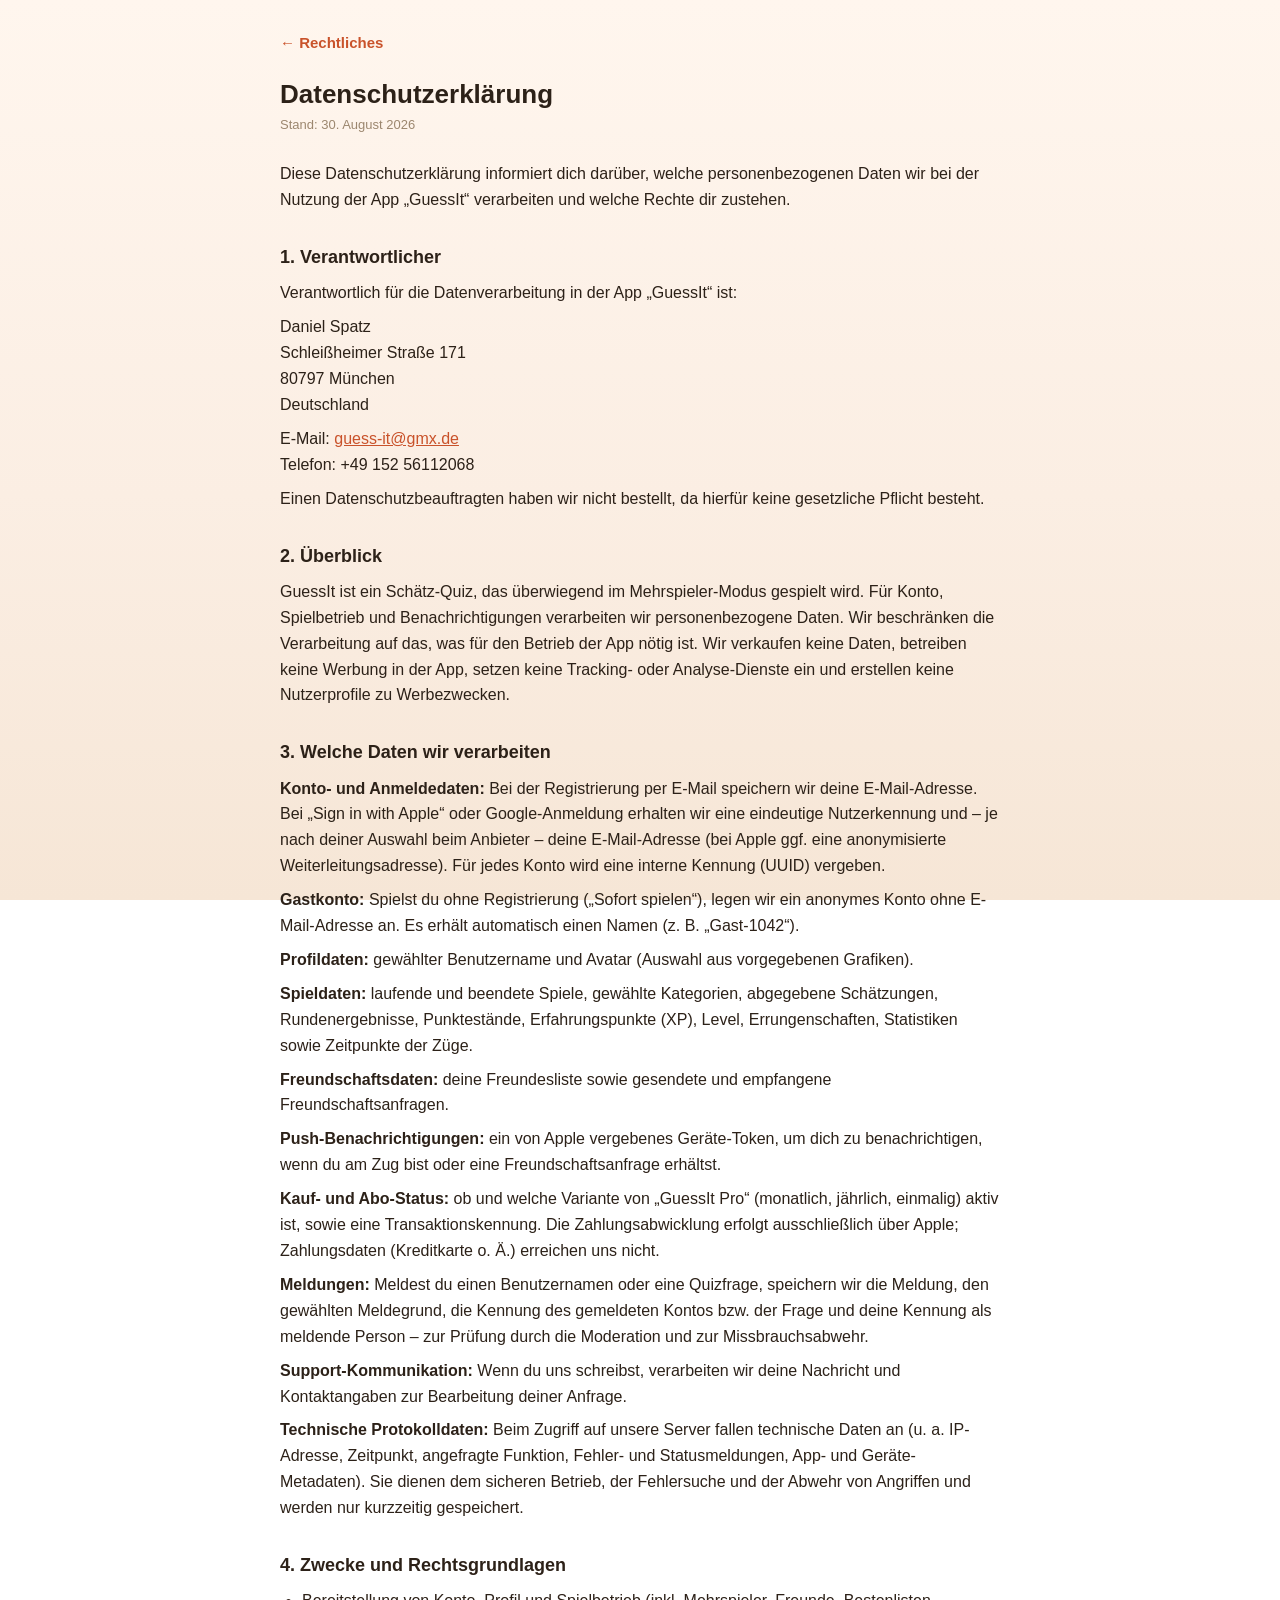
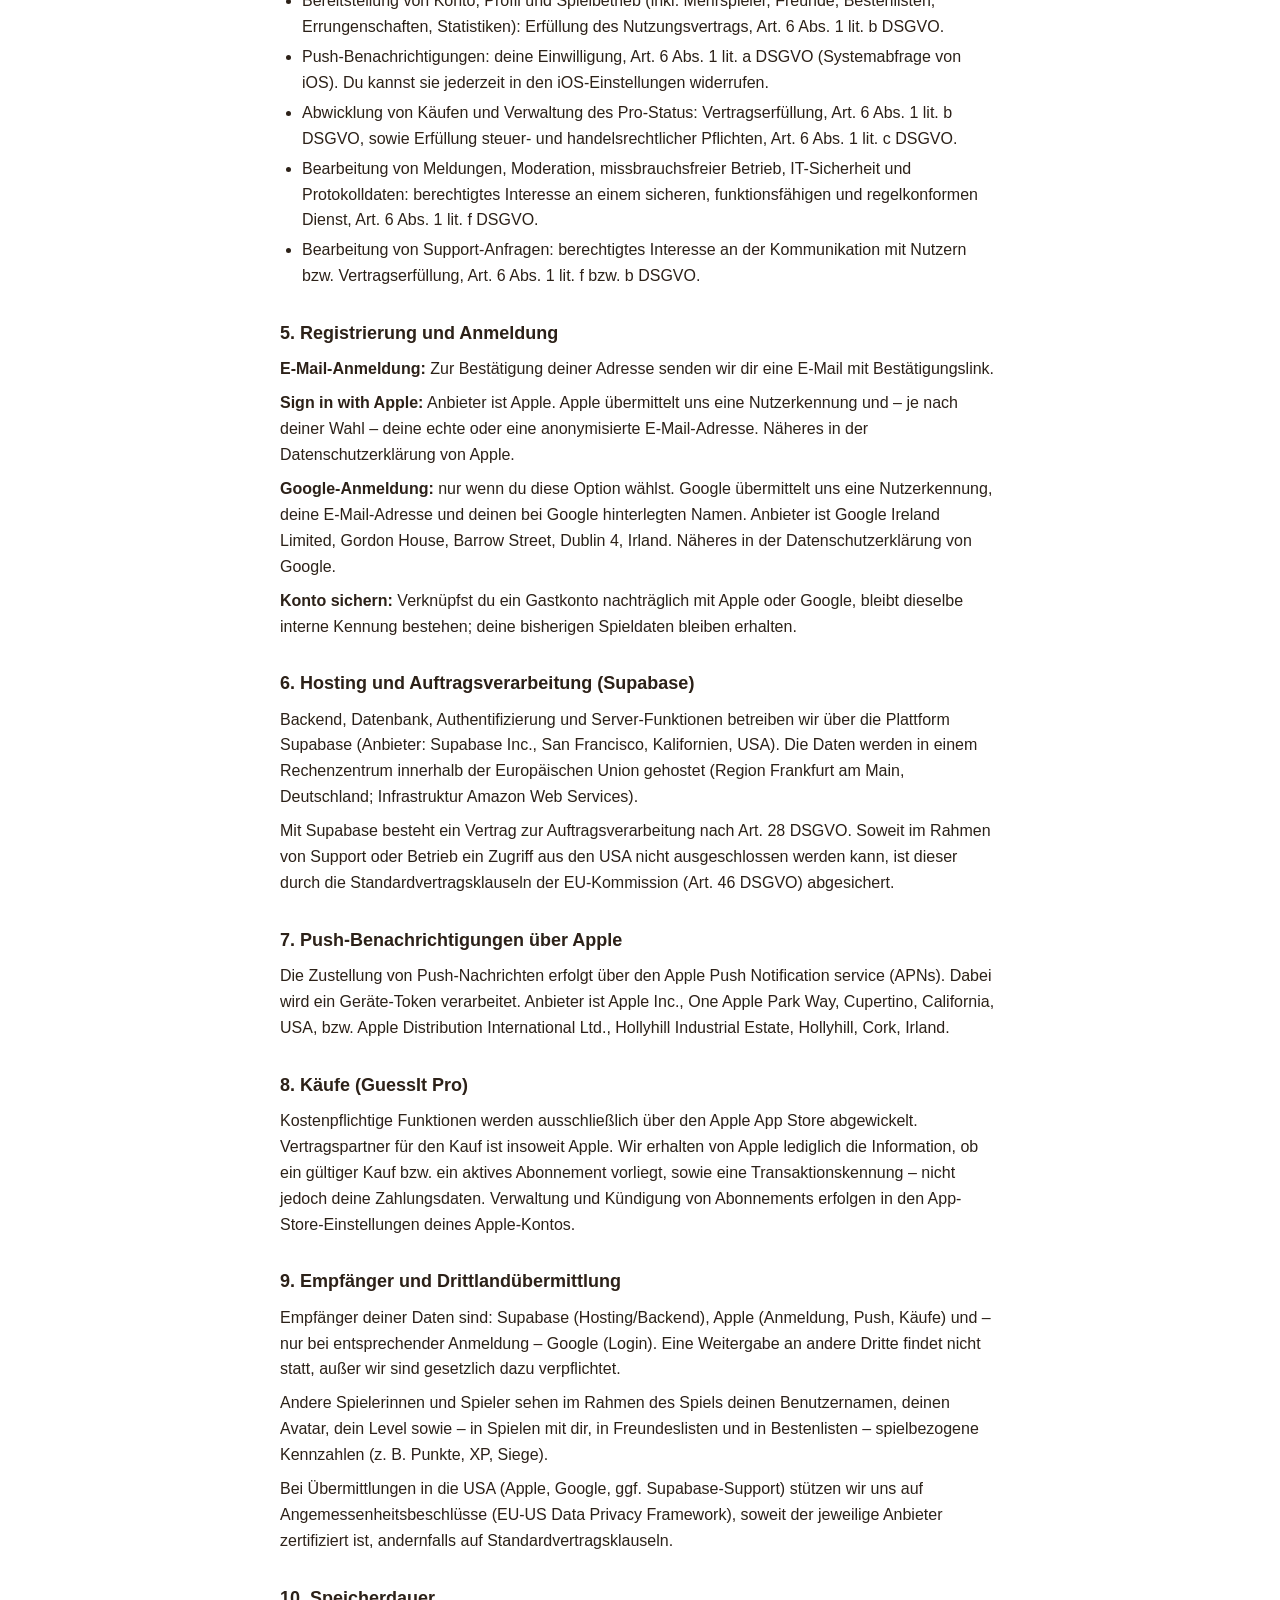
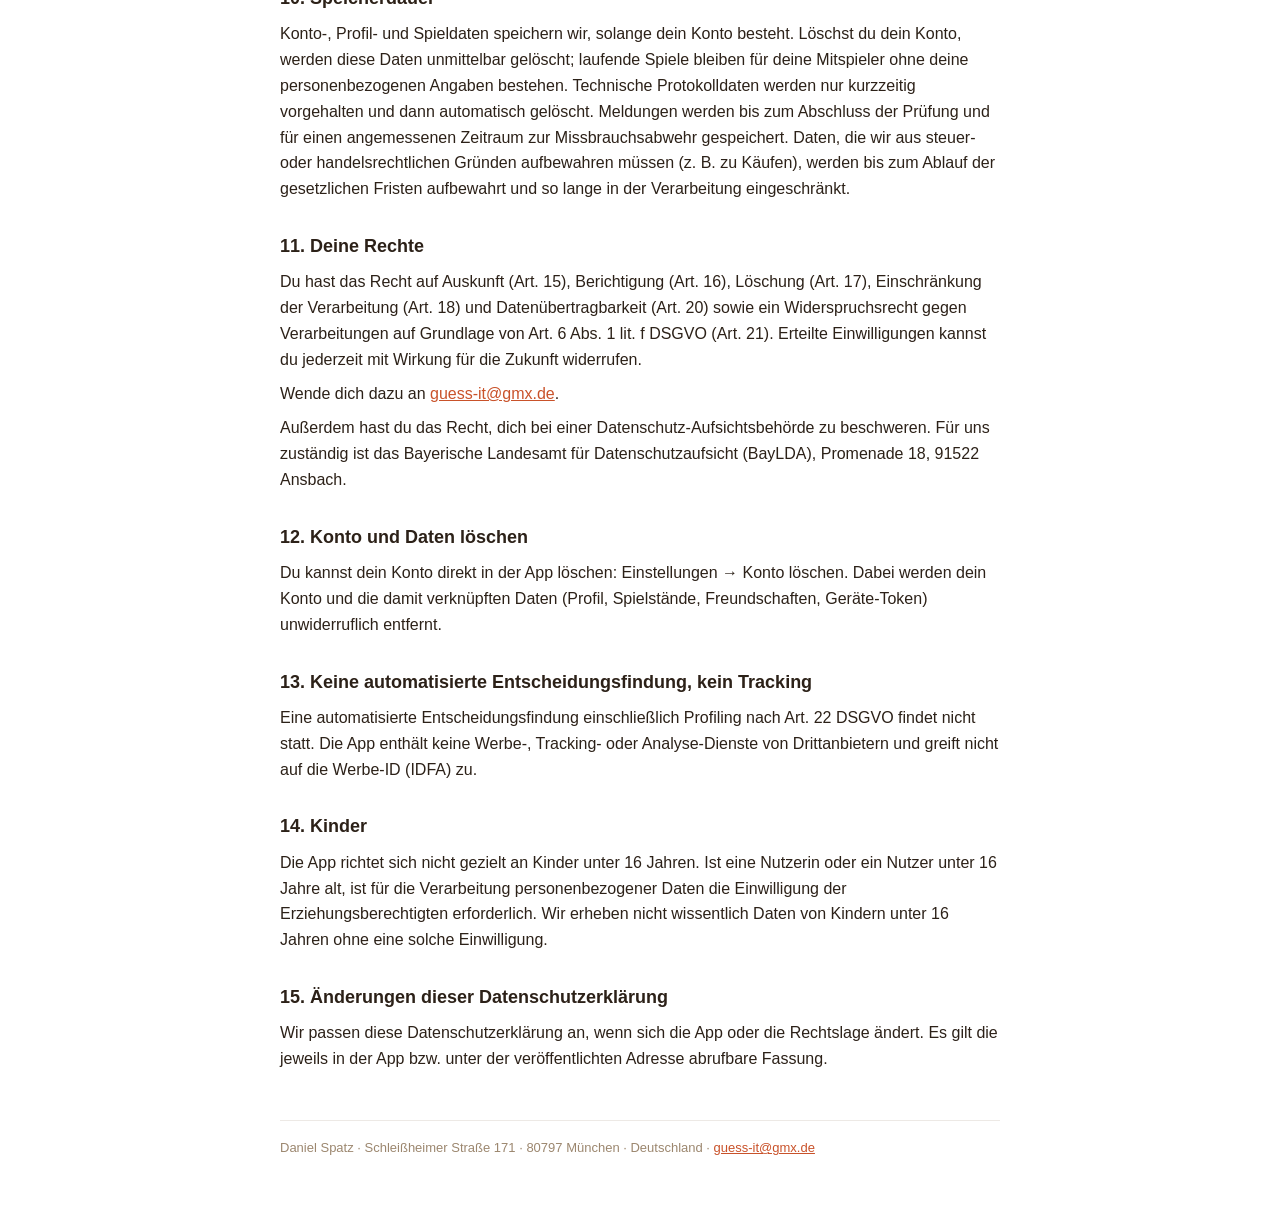
==== datenschutz.html @ 52495d41 "GuessIt Rechtstexte: Datenschutz, Nutzungsbedingungen, Impressum (Stand 30.08.2026)" ====
<!DOCTYPE html>
<html lang="de">
<head>
<meta charset="utf-8">
<meta name="viewport" content="width=device-width, initial-scale=1">
<meta name="robots" content="noindex">
<title>GuessIt – Datenschutzerklärung</title>
<link rel="stylesheet" href="style.css">
</head>
<body>
<div class="wrap">
  <header><a href="index.html">&larr; Rechtliches</a></header>

  <h1>Datenschutzerklärung</h1>
  <p class="updated">Stand: 30. August 2026</p>

  <p>Diese Datenschutzerklärung informiert dich darüber, welche personenbezogenen Daten wir
  bei der Nutzung der App „GuessIt“ verarbeiten und welche Rechte dir zustehen.</p>

  <h2>1. Verantwortlicher</h2>
  <p>Verantwortlich für die Datenverarbeitung in der App „GuessIt“ ist:</p>
  <p>
    Daniel Spatz<br>
    Schleißheimer Straße 171<br>
    80797 München<br>
    Deutschland
  </p>
  <p>
    E-Mail: <a href="mailto:guess-it@gmx.de">guess-it@gmx.de</a><br>
    Telefon: +49 152 56112068
  </p>
  <p>Einen Datenschutzbeauftragten haben wir nicht bestellt, da hierfür keine gesetzliche
  Pflicht besteht.</p>

  <h2>2. Überblick</h2>
  <p>GuessIt ist ein Schätz-Quiz, das überwiegend im Mehrspieler-Modus gespielt wird. Für
  Konto, Spielbetrieb und Benachrichtigungen verarbeiten wir personenbezogene Daten. Wir
  beschränken die Verarbeitung auf das, was für den Betrieb der App nötig ist. Wir verkaufen
  keine Daten, betreiben keine Werbung in der App, setzen keine Tracking- oder
  Analyse-Dienste ein und erstellen keine Nutzerprofile zu Werbezwecken.</p>

  <h2>3. Welche Daten wir verarbeiten</h2>
  <p><strong>Konto- und Anmeldedaten:</strong> Bei der Registrierung per E-Mail speichern wir
  deine E-Mail-Adresse. Bei „Sign in with Apple“ oder Google-Anmeldung erhalten wir eine
  eindeutige Nutzerkennung und – je nach deiner Auswahl beim Anbieter – deine E-Mail-Adresse
  (bei Apple ggf. eine anonymisierte Weiterleitungsadresse). Für jedes Konto wird eine
  interne Kennung (UUID) vergeben.</p>
  <p><strong>Gastkonto:</strong> Spielst du ohne Registrierung („Sofort spielen“), legen wir
  ein anonymes Konto ohne E-Mail-Adresse an. Es erhält automatisch einen Namen
  (z.&nbsp;B. „Gast-1042“).</p>
  <p><strong>Profildaten:</strong> gewählter Benutzername und Avatar (Auswahl aus vorgegebenen
  Grafiken).</p>
  <p><strong>Spieldaten:</strong> laufende und beendete Spiele, gewählte Kategorien,
  abgegebene Schätzungen, Rundenergebnisse, Punktestände, Erfahrungspunkte (XP), Level,
  Errungenschaften, Statistiken sowie Zeitpunkte der Züge.</p>
  <p><strong>Freundschaftsdaten:</strong> deine Freundesliste sowie gesendete und empfangene
  Freundschaftsanfragen.</p>
  <p><strong>Push-Benachrichtigungen:</strong> ein von Apple vergebenes Geräte-Token, um dich
  zu benachrichtigen, wenn du am Zug bist oder eine Freundschaftsanfrage erhältst.</p>
  <p><strong>Kauf- und Abo-Status:</strong> ob und welche Variante von „GuessIt Pro“
  (monatlich, jährlich, einmalig) aktiv ist, sowie eine Transaktionskennung. Die
  Zahlungsabwicklung erfolgt ausschließlich über Apple; Zahlungsdaten (Kreditkarte o.&nbsp;Ä.)
  erreichen uns nicht.</p>
  <p><strong>Meldungen:</strong> Meldest du einen Benutzernamen oder eine Quizfrage, speichern
  wir die Meldung, den gewählten Meldegrund, die Kennung des gemeldeten Kontos bzw. der Frage
  und deine Kennung als meldende Person – zur Prüfung durch die Moderation und zur
  Missbrauchsabwehr.</p>
  <p><strong>Support-Kommunikation:</strong> Wenn du uns schreibst, verarbeiten wir deine
  Nachricht und Kontaktangaben zur Bearbeitung deiner Anfrage.</p>
  <p><strong>Technische Protokolldaten:</strong> Beim Zugriff auf unsere Server fallen
  technische Daten an (u.&nbsp;a. IP-Adresse, Zeitpunkt, angefragte Funktion, Fehler- und
  Statusmeldungen, App- und Geräte-Metadaten). Sie dienen dem sicheren Betrieb, der
  Fehlersuche und der Abwehr von Angriffen und werden nur kurzzeitig gespeichert.</p>

  <h2>4. Zwecke und Rechtsgrundlagen</h2>
  <ul>
    <li>Bereitstellung von Konto, Profil und Spielbetrieb (inkl. Mehrspieler, Freunde,
    Bestenlisten, Errungenschaften, Statistiken): Erfüllung des Nutzungsvertrags,
    Art.&nbsp;6 Abs.&nbsp;1 lit.&nbsp;b DSGVO.</li>
    <li>Push-Benachrichtigungen: deine Einwilligung, Art.&nbsp;6 Abs.&nbsp;1 lit.&nbsp;a DSGVO
    (Systemabfrage von iOS). Du kannst sie jederzeit in den iOS-Einstellungen widerrufen.</li>
    <li>Abwicklung von Käufen und Verwaltung des Pro-Status: Vertragserfüllung,
    Art.&nbsp;6 Abs.&nbsp;1 lit.&nbsp;b DSGVO, sowie Erfüllung steuer- und handelsrechtlicher
    Pflichten, Art.&nbsp;6 Abs.&nbsp;1 lit.&nbsp;c DSGVO.</li>
    <li>Bearbeitung von Meldungen, Moderation, missbrauchsfreier Betrieb, IT-Sicherheit und
    Protokolldaten: berechtigtes Interesse an einem sicheren, funktionsfähigen und
    regelkonformen Dienst, Art.&nbsp;6 Abs.&nbsp;1 lit.&nbsp;f DSGVO.</li>
    <li>Bearbeitung von Support-Anfragen: berechtigtes Interesse an der Kommunikation mit
    Nutzern bzw. Vertragserfüllung, Art.&nbsp;6 Abs.&nbsp;1 lit.&nbsp;f bzw. b DSGVO.</li>
  </ul>

  <h2>5. Registrierung und Anmeldung</h2>
  <p><strong>E-Mail-Anmeldung:</strong> Zur Bestätigung deiner Adresse senden wir dir eine
  E-Mail mit Bestätigungslink.</p>
  <p><strong>Sign in with Apple:</strong> Anbieter ist Apple. Apple übermittelt uns eine
  Nutzerkennung und – je nach deiner Wahl – deine echte oder eine anonymisierte
  E-Mail-Adresse. Näheres in der Datenschutzerklärung von Apple.</p>
  <p><strong>Google-Anmeldung:</strong> nur wenn du diese Option wählst. Google übermittelt
  uns eine Nutzerkennung, deine E-Mail-Adresse und deinen bei Google hinterlegten Namen.
  Anbieter ist Google Ireland Limited, Gordon House, Barrow Street, Dublin 4, Irland. Näheres
  in der Datenschutzerklärung von Google.</p>
  <p><strong>Konto sichern:</strong> Verknüpfst du ein Gastkonto nachträglich mit Apple oder
  Google, bleibt dieselbe interne Kennung bestehen; deine bisherigen Spieldaten bleiben
  erhalten.</p>

  <h2>6. Hosting und Auftragsverarbeitung (Supabase)</h2>
  <p>Backend, Datenbank, Authentifizierung und Server-Funktionen betreiben wir über die
  Plattform Supabase (Anbieter: Supabase Inc., San Francisco, Kalifornien, USA). Die Daten
  werden in einem Rechenzentrum innerhalb der Europäischen Union gehostet (Region Frankfurt
  am Main, Deutschland; Infrastruktur Amazon Web Services).</p>
  <p>Mit Supabase besteht ein Vertrag zur Auftragsverarbeitung nach Art.&nbsp;28 DSGVO. Soweit
  im Rahmen von Support oder Betrieb ein Zugriff aus den USA nicht ausgeschlossen werden
  kann, ist dieser durch die Standardvertragsklauseln der EU-Kommission (Art.&nbsp;46 DSGVO)
  abgesichert.</p>

  <h2>7. Push-Benachrichtigungen über Apple</h2>
  <p>Die Zustellung von Push-Nachrichten erfolgt über den Apple Push Notification service
  (APNs). Dabei wird ein Geräte-Token verarbeitet. Anbieter ist Apple Inc., One Apple Park
  Way, Cupertino, California, USA, bzw. Apple Distribution International Ltd., Hollyhill
  Industrial Estate, Hollyhill, Cork, Irland.</p>

  <h2>8. Käufe (GuessIt Pro)</h2>
  <p>Kostenpflichtige Funktionen werden ausschließlich über den Apple App Store abgewickelt.
  Vertragspartner für den Kauf ist insoweit Apple. Wir erhalten von Apple lediglich die
  Information, ob ein gültiger Kauf bzw. ein aktives Abonnement vorliegt, sowie eine
  Transaktionskennung – nicht jedoch deine Zahlungsdaten. Verwaltung und Kündigung von
  Abonnements erfolgen in den App-Store-Einstellungen deines Apple-Kontos.</p>

  <h2>9. Empfänger und Drittlandübermittlung</h2>
  <p>Empfänger deiner Daten sind: Supabase (Hosting/Backend), Apple (Anmeldung, Push, Käufe)
  und – nur bei entsprechender Anmeldung – Google (Login). Eine Weitergabe an andere Dritte
  findet nicht statt, außer wir sind gesetzlich dazu verpflichtet.</p>
  <p>Andere Spielerinnen und Spieler sehen im Rahmen des Spiels deinen Benutzernamen, deinen
  Avatar, dein Level sowie – in Spielen mit dir, in Freundeslisten und in Bestenlisten –
  spielbezogene Kennzahlen (z.&nbsp;B. Punkte, XP, Siege).</p>
  <p>Bei Übermittlungen in die USA (Apple, Google, ggf. Supabase-Support) stützen wir uns auf
  Angemessenheitsbeschlüsse (EU-US Data Privacy Framework), soweit der jeweilige Anbieter
  zertifiziert ist, andernfalls auf Standardvertragsklauseln.</p>

  <h2>10. Speicherdauer</h2>
  <p>Konto-, Profil- und Spieldaten speichern wir, solange dein Konto besteht. Löschst du dein
  Konto, werden diese Daten unmittelbar gelöscht; laufende Spiele bleiben für deine Mitspieler
  ohne deine personenbezogenen Angaben bestehen. Technische Protokolldaten werden nur
  kurzzeitig vorgehalten und dann automatisch gelöscht. Meldungen werden bis zum Abschluss
  der Prüfung und für einen angemessenen Zeitraum zur Missbrauchsabwehr gespeichert. Daten,
  die wir aus steuer- oder handelsrechtlichen Gründen aufbewahren müssen (z.&nbsp;B. zu
  Käufen), werden bis zum Ablauf der gesetzlichen Fristen aufbewahrt und so lange in der
  Verarbeitung eingeschränkt.</p>

  <h2>11. Deine Rechte</h2>
  <p>Du hast das Recht auf Auskunft (Art.&nbsp;15), Berichtigung (Art.&nbsp;16), Löschung
  (Art.&nbsp;17), Einschränkung der Verarbeitung (Art.&nbsp;18) und Datenübertragbarkeit
  (Art.&nbsp;20) sowie ein Widerspruchsrecht gegen Verarbeitungen auf Grundlage von
  Art.&nbsp;6 Abs.&nbsp;1 lit.&nbsp;f DSGVO (Art.&nbsp;21). Erteilte Einwilligungen kannst du
  jederzeit mit Wirkung für die Zukunft widerrufen.</p>
  <p>Wende dich dazu an <a href="mailto:guess-it@gmx.de">guess-it@gmx.de</a>.</p>
  <p>Außerdem hast du das Recht, dich bei einer Datenschutz-Aufsichtsbehörde zu beschweren.
  Für uns zuständig ist das Bayerische Landesamt für Datenschutzaufsicht (BayLDA),
  Promenade 18, 91522 Ansbach.</p>

  <h2>12. Konto und Daten löschen</h2>
  <p>Du kannst dein Konto direkt in der App löschen: Einstellungen &rarr; Konto löschen. Dabei
  werden dein Konto und die damit verknüpften Daten (Profil, Spielstände, Freundschaften,
  Geräte-Token) unwiderruflich entfernt.</p>

  <h2>13. Keine automatisierte Entscheidungsfindung, kein Tracking</h2>
  <p>Eine automatisierte Entscheidungsfindung einschließlich Profiling nach Art.&nbsp;22 DSGVO
  findet nicht statt. Die App enthält keine Werbe-, Tracking- oder Analyse-Dienste von
  Drittanbietern und greift nicht auf die Werbe-ID (IDFA) zu.</p>

  <h2>14. Kinder</h2>
  <p>Die App richtet sich nicht gezielt an Kinder unter 16 Jahren. Ist eine Nutzerin oder ein
  Nutzer unter 16 Jahre alt, ist für die Verarbeitung personenbezogener Daten die
  Einwilligung der Erziehungsberechtigten erforderlich. Wir erheben nicht wissentlich Daten
  von Kindern unter 16 Jahren ohne eine solche Einwilligung.</p>

  <h2>15. Änderungen dieser Datenschutzerklärung</h2>
  <p>Wir passen diese Datenschutzerklärung an, wenn sich die App oder die Rechtslage ändert.
  Es gilt die jeweils in der App bzw. unter der veröffentlichten Adresse abrufbare Fassung.</p>

  <footer>
    Daniel Spatz · Schleißheimer Straße 171 · 80797 München · Deutschland ·
    <a href="mailto:guess-it@gmx.de">guess-it@gmx.de</a>
  </footer>
</div>
</body>
</html>
---- style.css ----
:root { color-scheme: light; }

* { box-sizing: border-box; }

body {
  margin: 0;
  font-family: -apple-system, BlinkMacSystemFont, "Segoe UI", Roboto, Helvetica, Arial, sans-serif;
  line-height: 1.62;
  color: #2C2118;
  background: linear-gradient(180deg, #FFF6EE 0%, #FBEEE3 55%, #F6E6D6 100%);
  background-attachment: fixed;
  min-height: 100vh;
}

.wrap { max-width: 760px; margin: 0 auto; padding: 30px 20px 64px; }

header a { color: #C9522A; text-decoration: none; font-weight: 600; font-size: 15px; }
header a:hover { text-decoration: underline; }

h1 { font-size: 26px; line-height: 1.25; margin: 22px 0 4px; }
.updated { color: #9C876F; font-size: 13px; margin: 0 0 26px; }

h2 { font-size: 18px; margin: 30px 0 6px; }
h3 { font-size: 15px; margin: 20px 0 4px; }

p { margin: 8px 0; }
ul { margin: 8px 0; padding-left: 22px; }
li { margin: 4px 0; }

a { color: #C9522A; }

.card {
  background: #FFF9F3;
  border: 1px solid rgba(107, 74, 43, 0.12);
  border-radius: 16px;
  padding: 8px 22px 20px;
  margin-top: 14px;
}

.nav { display: flex; gap: 18px; flex-wrap: wrap; margin-top: 10px; font-size: 15px; }

footer {
  margin-top: 48px;
  color: #9C876F;
  font-size: 13px;
  border-top: 1px solid rgba(107, 74, 43, 0.12);
  padding-top: 16px;
}
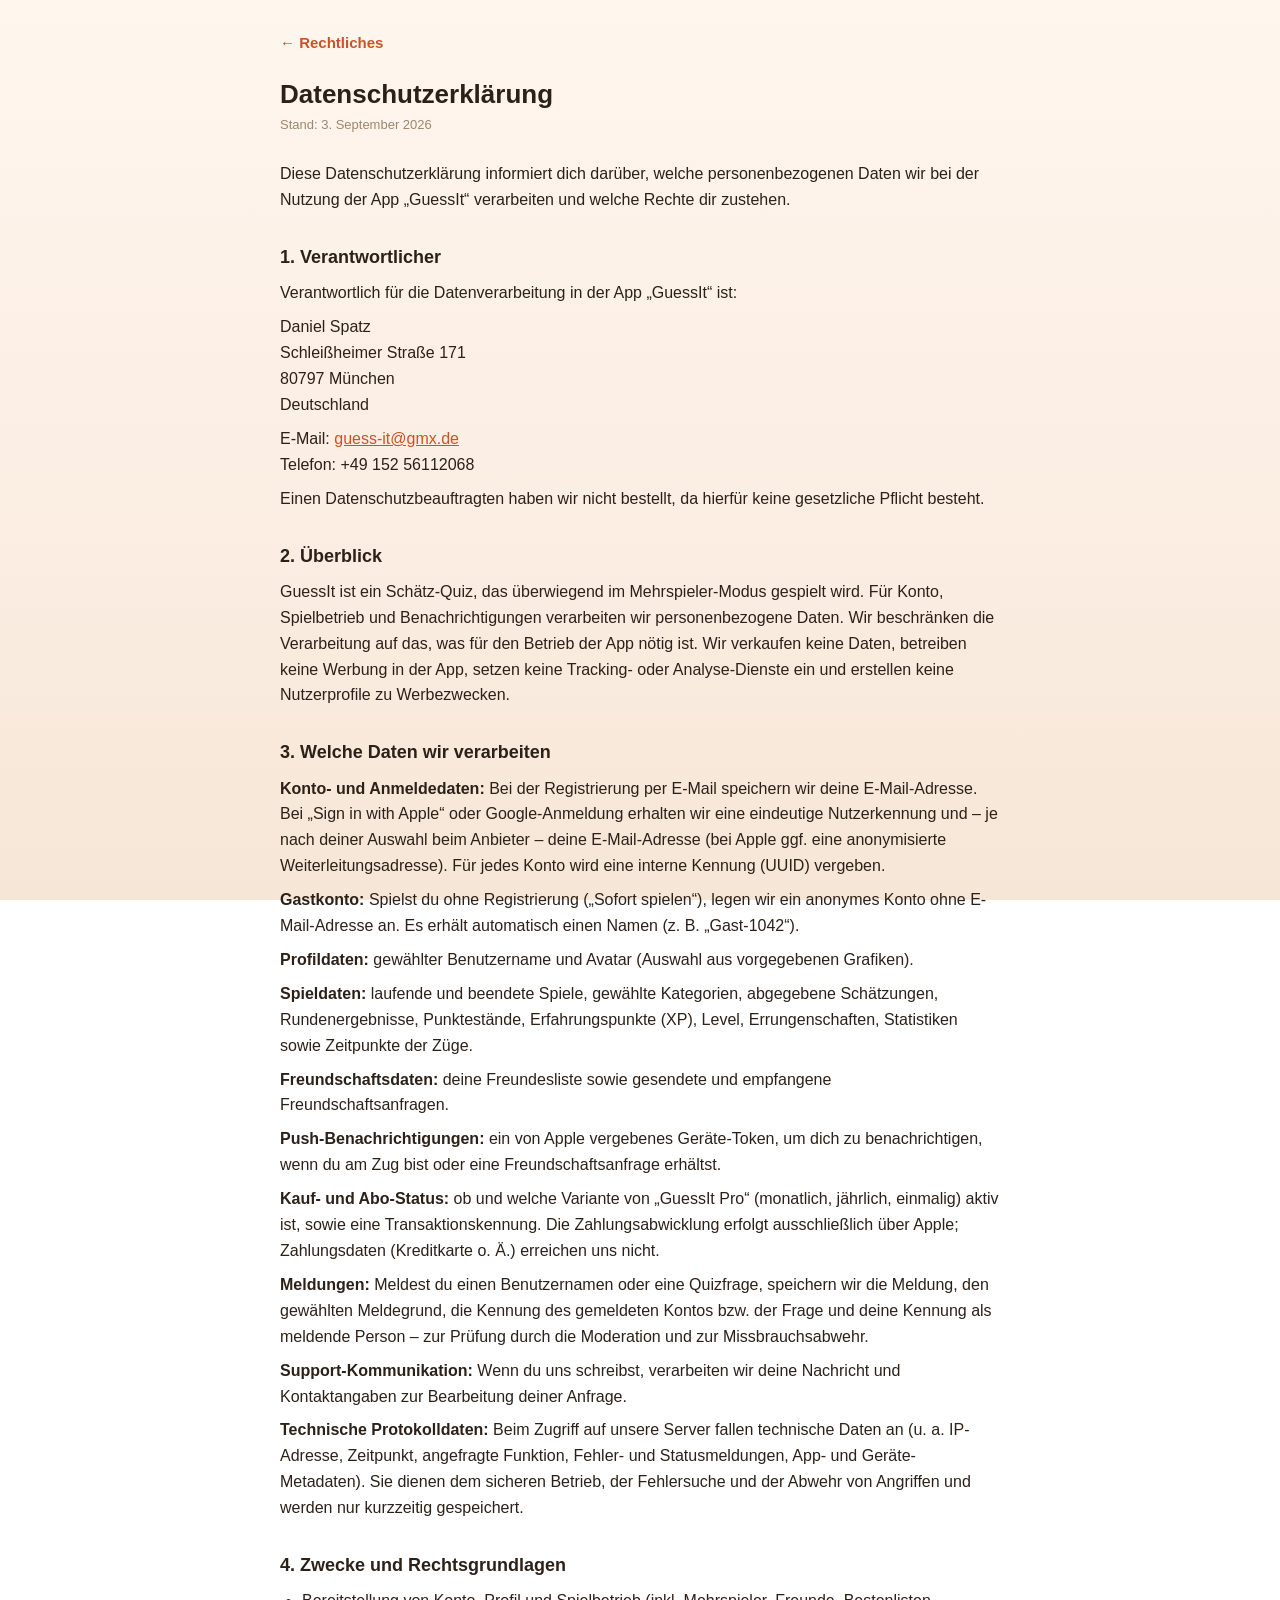
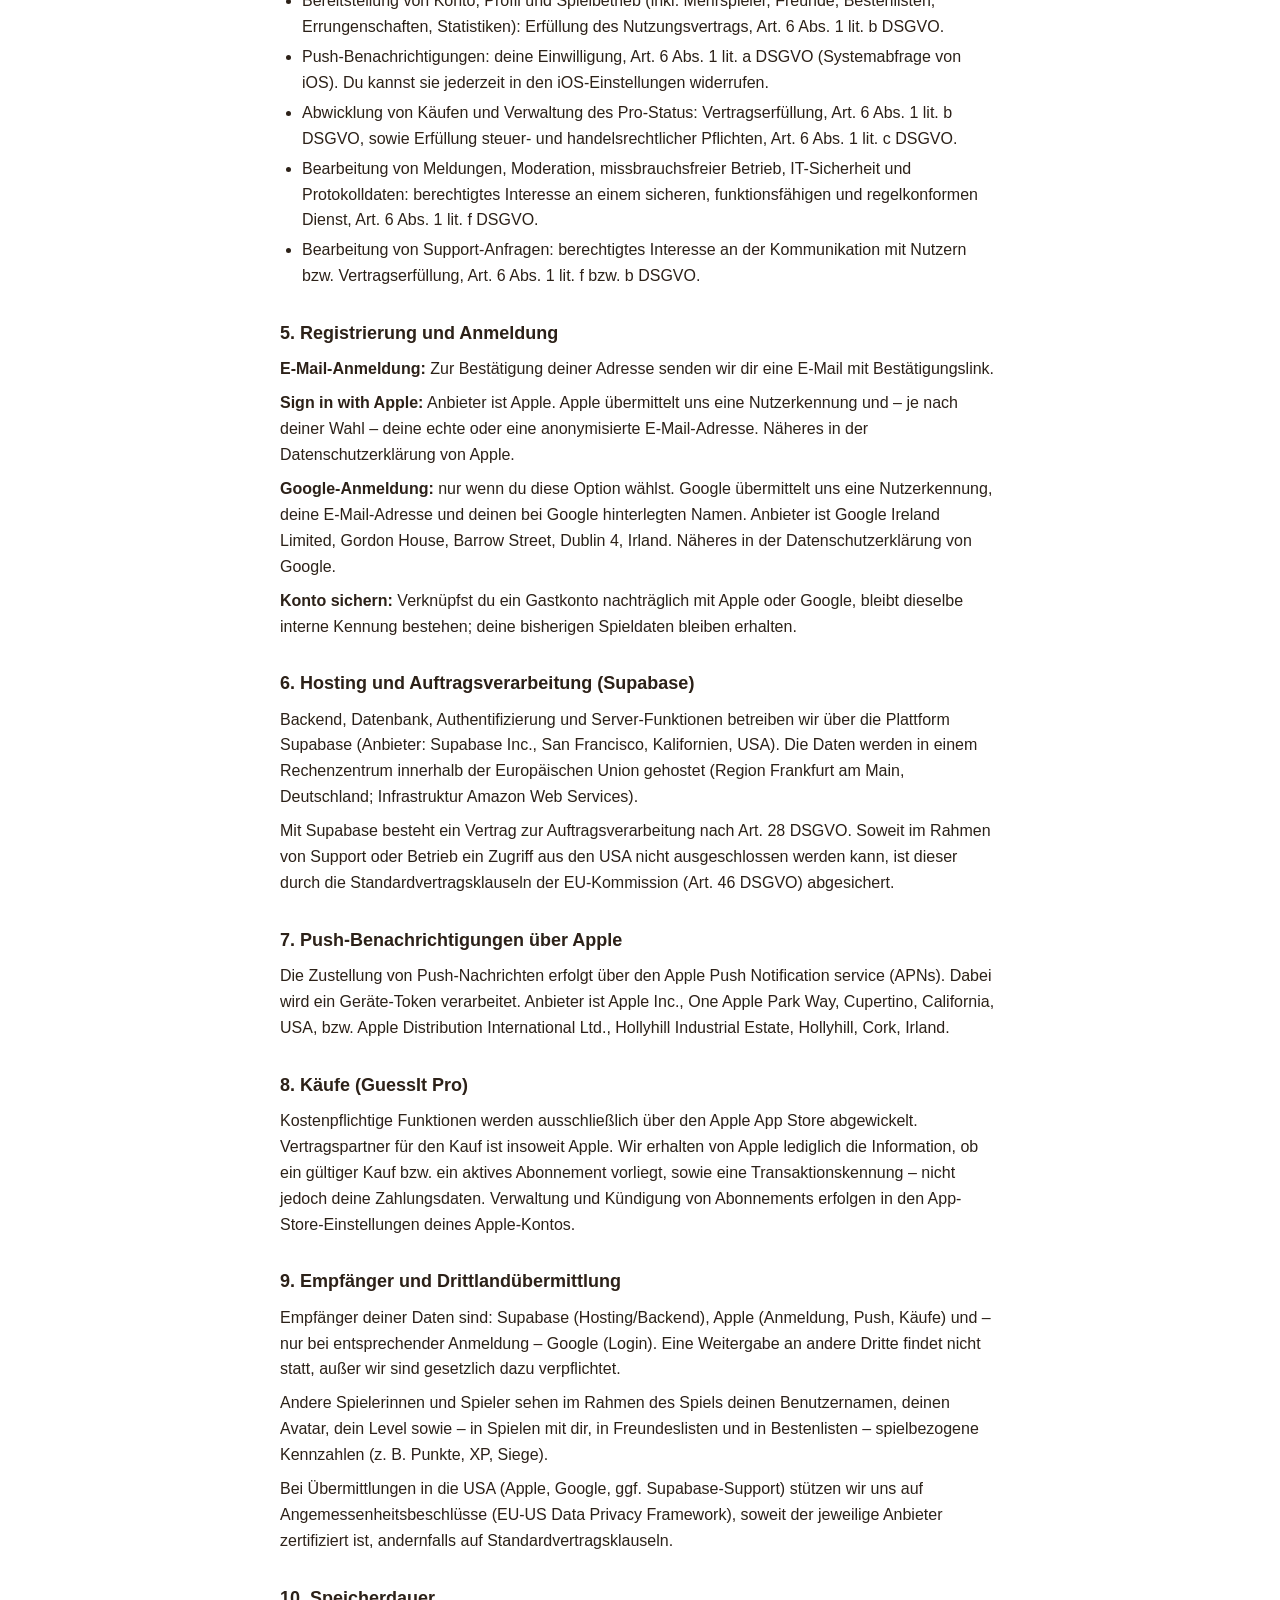
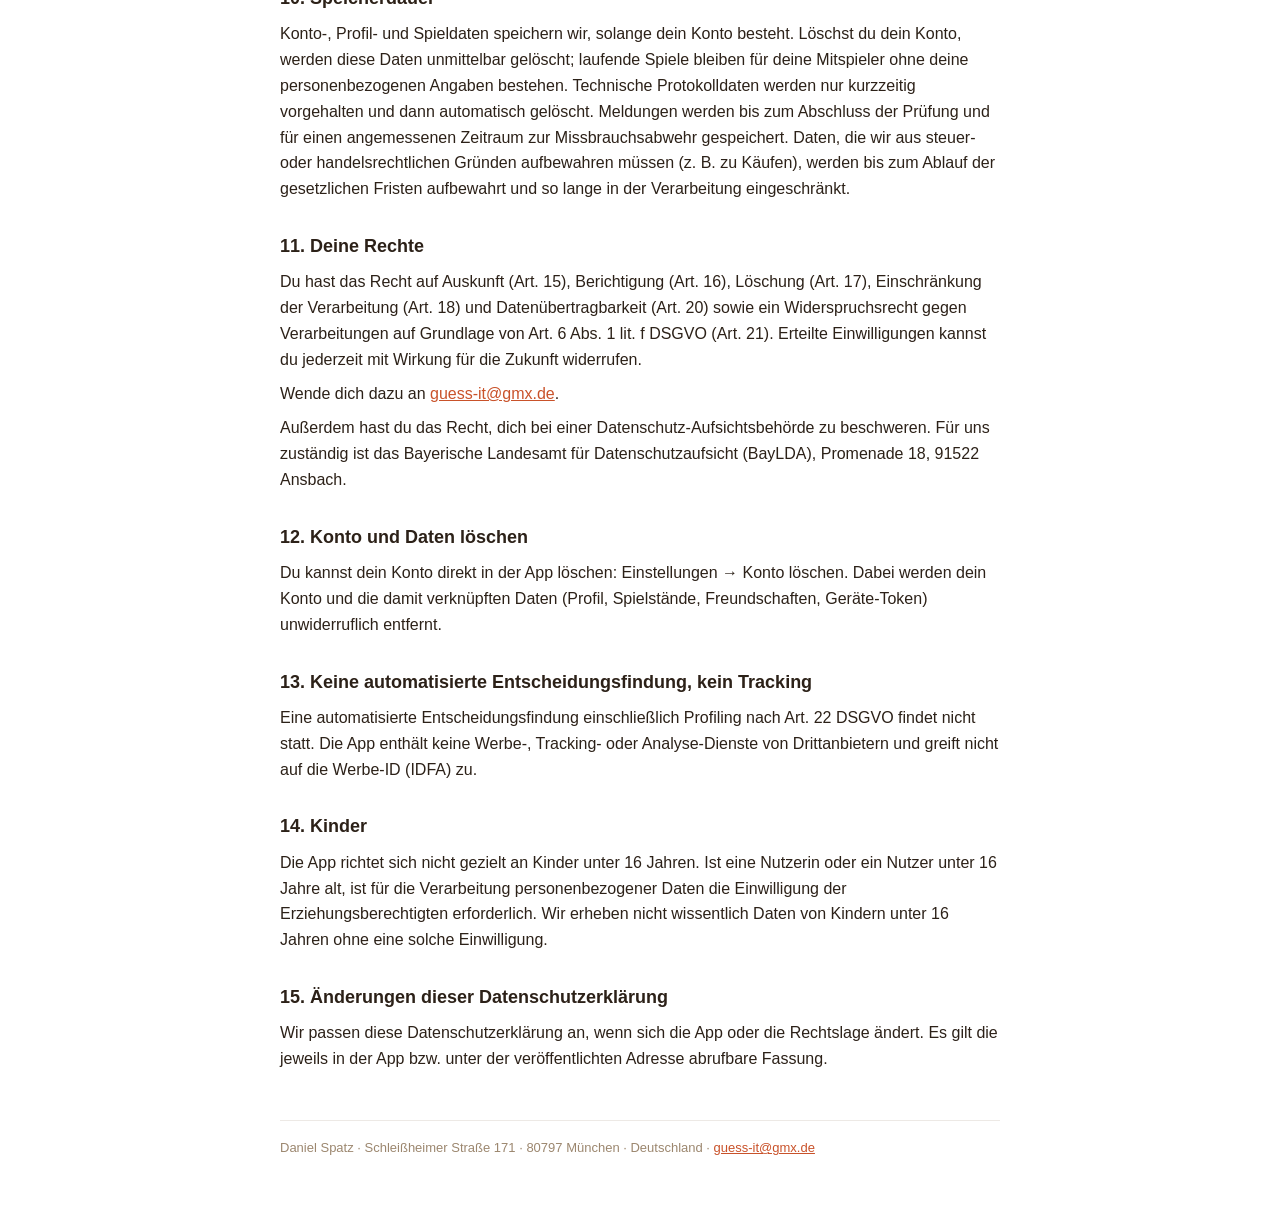
==== commit b2dad401: "Bildnachweise: Avatar-Paket Rollen (game-icons.net, CC BY 3.0); Stand 03.09.2026" ====
--- a/datenschutz.html
+++ b/datenschutz.html
@@ -12,7 +12,7 @@
   <header><a href="index.html">&larr; Rechtliches</a></header>
 
   <h1>Datenschutzerklärung</h1>
-  <p class="updated">Stand: 30. August 2026</p>
+  <p class="updated">Stand: 3. September 2026</p>
 
   <p>Diese Datenschutzerklärung informiert dich darüber, welche personenbezogenen Daten wir
   bei der Nutzung der App „GuessIt“ verarbeiten und welche Rechte dir zustehen.</p>
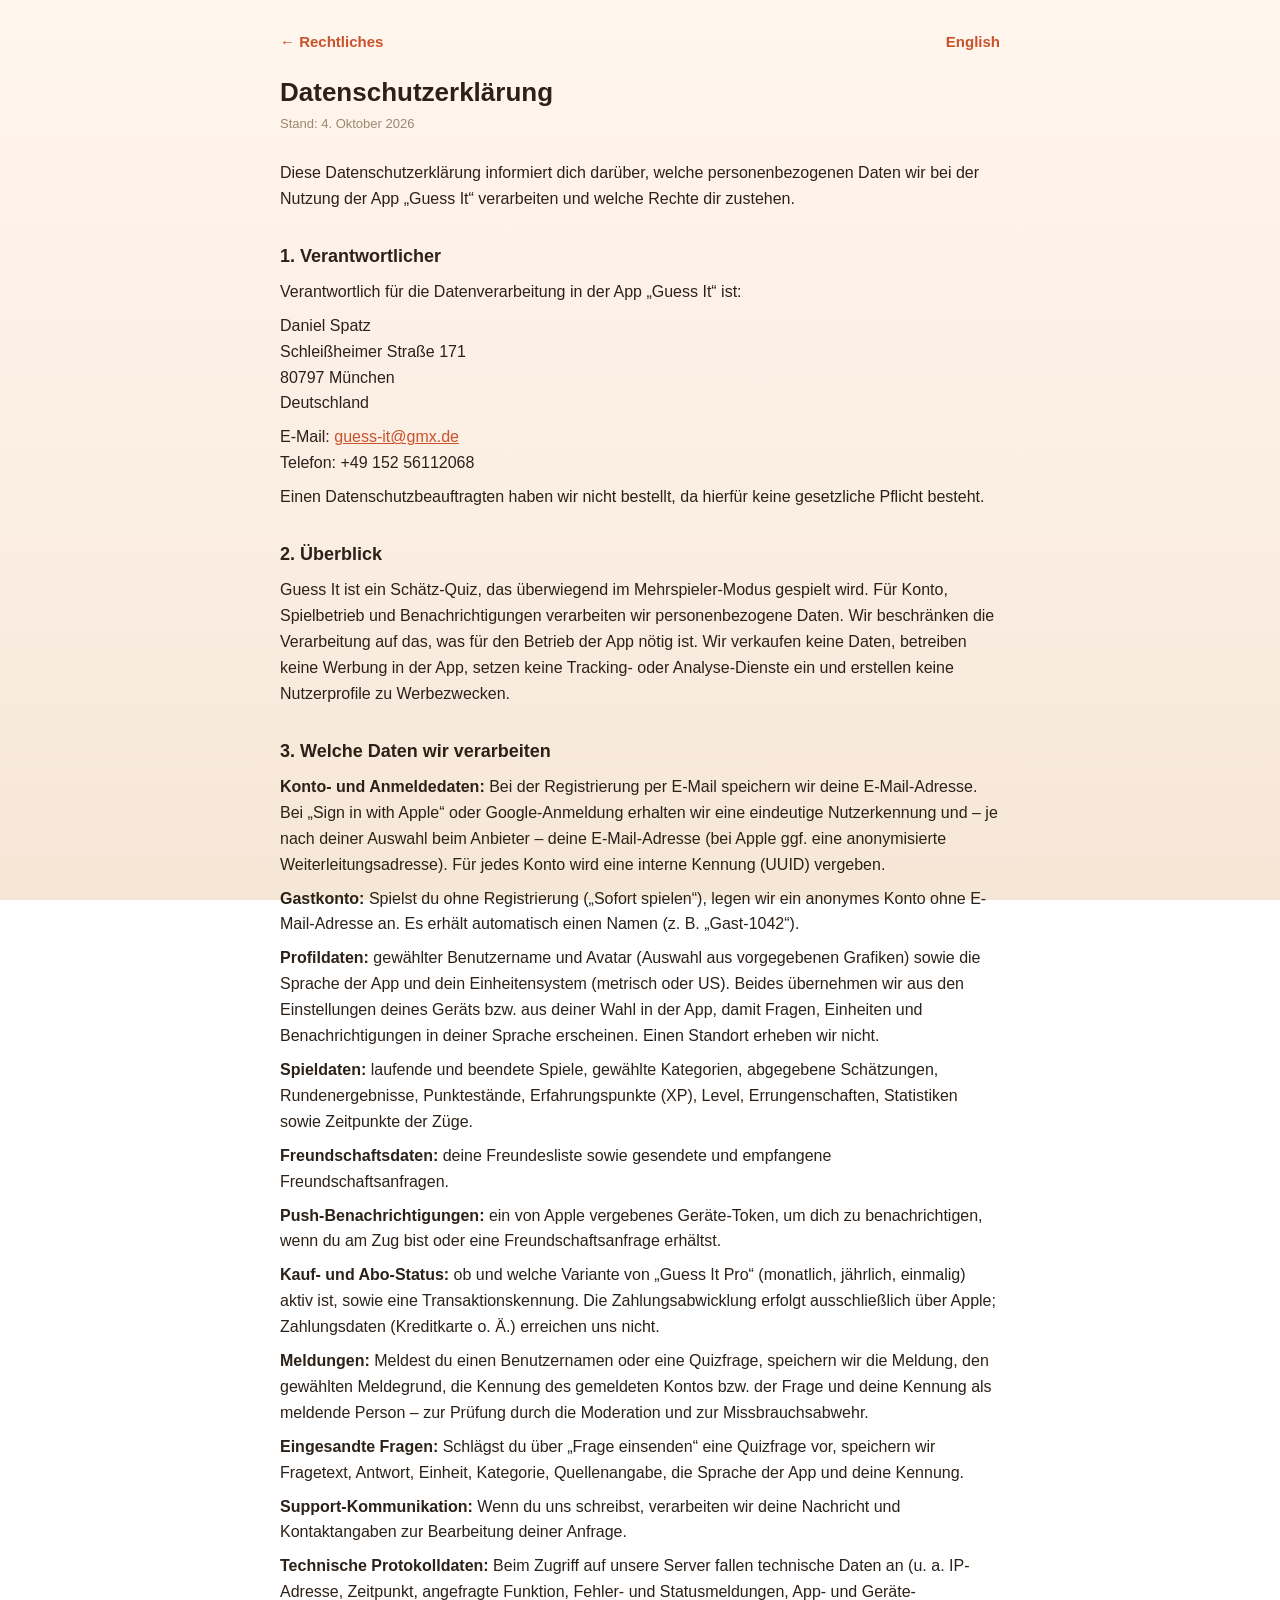
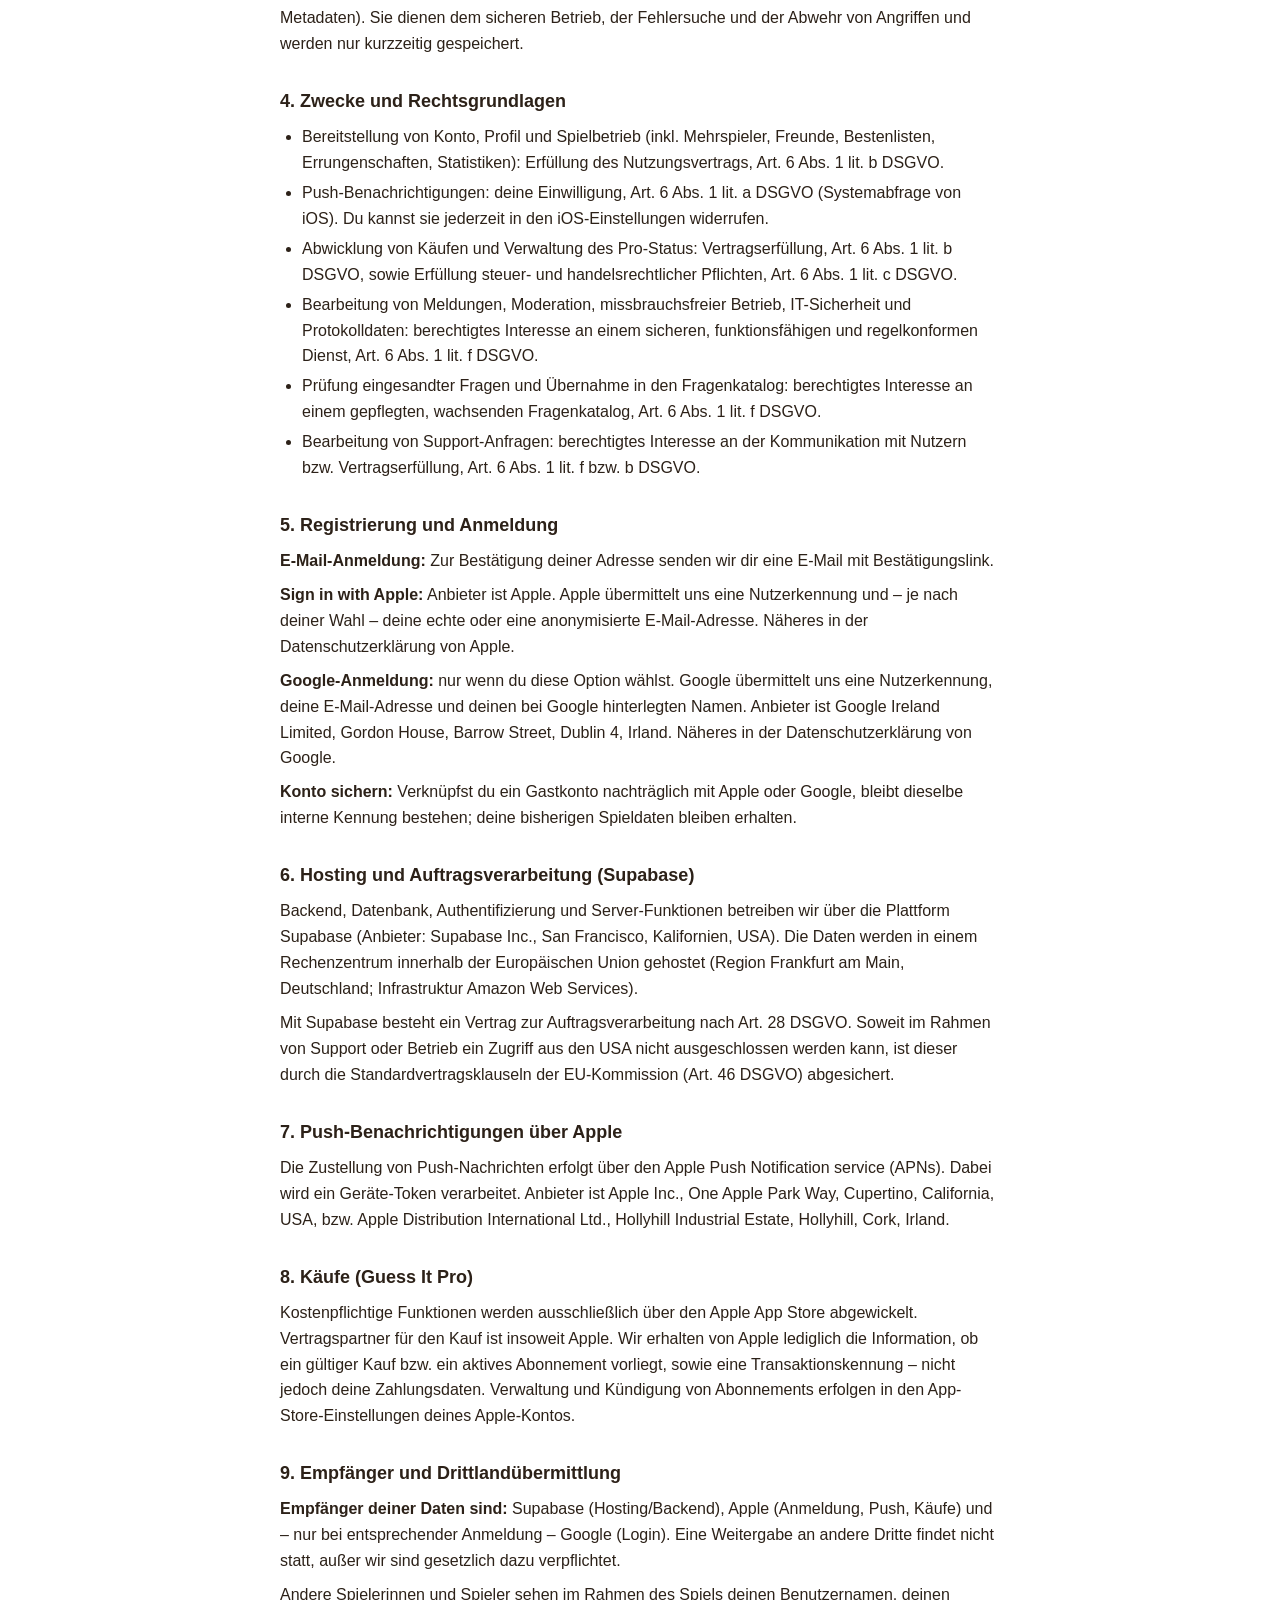
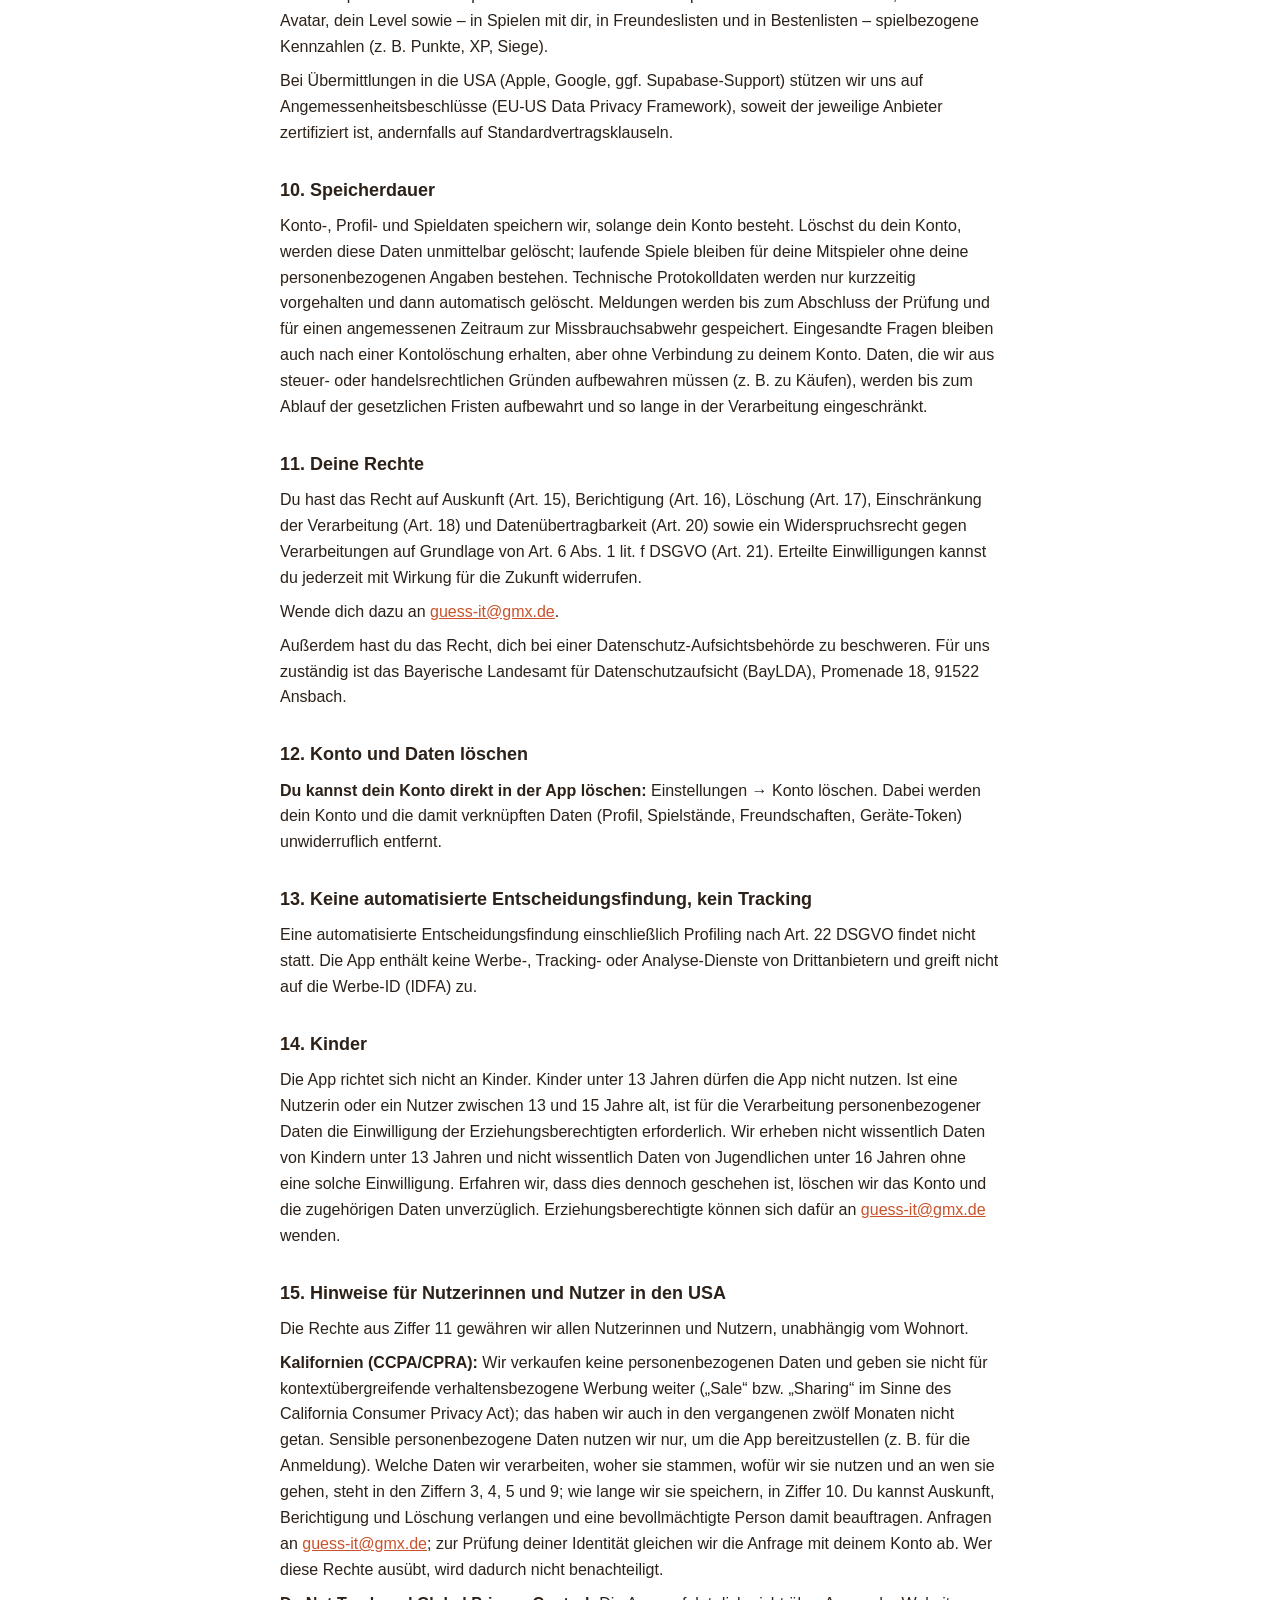
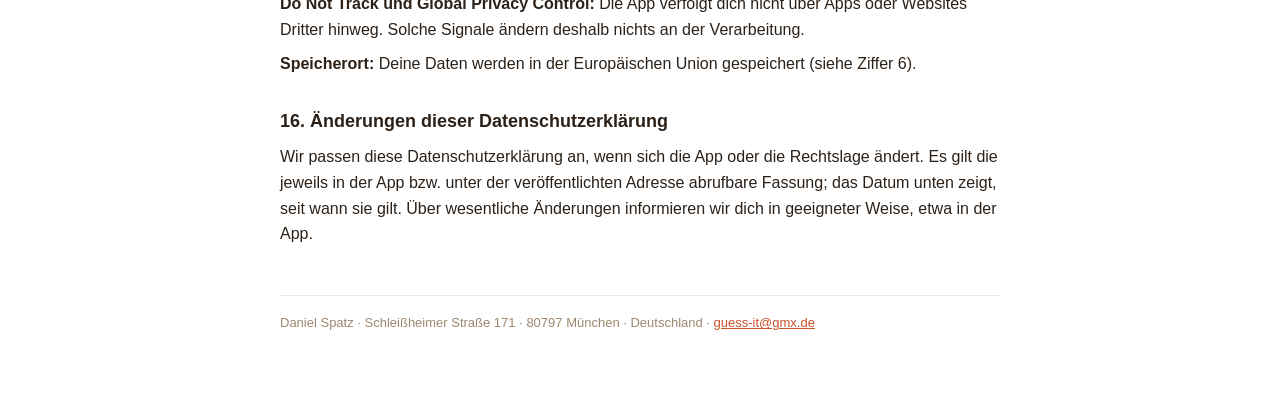
==== commit ddac1735: "Englische Fassungen (privacy/terms/imprint), Stand 04.10.2026 Co-Authored-By: Claude Opus 5.5 <norep" ====
--- a/datenschutz.html
+++ b/datenschutz.html
@@ -4,179 +4,103 @@
 <meta charset="utf-8">
 <meta name="viewport" content="width=device-width, initial-scale=1">
 <meta name="robots" content="noindex">
-<title>GuessIt – Datenschutzerklärung</title>
+<title>Guess It – Datenschutzerklärung</title>
 <link rel="stylesheet" href="style.css">
 </head>
 <body>
 <div class="wrap">
-  <header><a href="index.html">&larr; Rechtliches</a></header>
+  <header>
+    <a href="index.html">&larr; Rechtliches</a>
+    <a href="privacy.html" lang="en" hreflang="en">English</a>
+  </header>
 
   <h1>Datenschutzerklärung</h1>
-  <p class="updated">Stand: 3. September 2026</p>
+  <p class="updated">Stand: 4. Oktober 2026</p>
 
-  <p>Diese Datenschutzerklärung informiert dich darüber, welche personenbezogenen Daten wir
-  bei der Nutzung der App „GuessIt“ verarbeiten und welche Rechte dir zustehen.</p>
+  <p>Diese Datenschutzerklärung informiert dich darüber, welche personenbezogenen Daten wir bei der Nutzung der App „Guess It“ verarbeiten und welche Rechte dir zustehen.</p>
 
   <h2>1. Verantwortlicher</h2>
-  <p>Verantwortlich für die Datenverarbeitung in der App „GuessIt“ ist:</p>
-  <p>
-    Daniel Spatz<br>
-    Schleißheimer Straße 171<br>
-    80797 München<br>
-    Deutschland
-  </p>
-  <p>
-    E-Mail: <a href="mailto:guess-it@gmx.de">guess-it@gmx.de</a><br>
-    Telefon: +49 152 56112068
-  </p>
-  <p>Einen Datenschutzbeauftragten haben wir nicht bestellt, da hierfür keine gesetzliche
-  Pflicht besteht.</p>
+  <p>Verantwortlich für die Datenverarbeitung in der App „Guess It“ ist:</p>
+  <p>Daniel Spatz<br>
+  Schleißheimer Straße 171<br>
+  80797 München<br>
+  Deutschland</p>
+  <p>E-Mail: <a href="mailto:guess-it@gmx.de">guess-it@gmx.de</a><br>
+  Telefon: +49 152 56112068</p>
+  <p>Einen Datenschutzbeauftragten haben wir nicht bestellt, da hierfür keine gesetzliche Pflicht besteht.</p>
 
   <h2>2. Überblick</h2>
-  <p>GuessIt ist ein Schätz-Quiz, das überwiegend im Mehrspieler-Modus gespielt wird. Für
-  Konto, Spielbetrieb und Benachrichtigungen verarbeiten wir personenbezogene Daten. Wir
-  beschränken die Verarbeitung auf das, was für den Betrieb der App nötig ist. Wir verkaufen
-  keine Daten, betreiben keine Werbung in der App, setzen keine Tracking- oder
-  Analyse-Dienste ein und erstellen keine Nutzerprofile zu Werbezwecken.</p>
+  <p>Guess It ist ein Schätz-Quiz, das überwiegend im Mehrspieler-Modus gespielt wird. Für Konto, Spielbetrieb und Benachrichtigungen verarbeiten wir personenbezogene Daten. Wir beschränken die Verarbeitung auf das, was für den Betrieb der App nötig ist. Wir verkaufen keine Daten, betreiben keine Werbung in der App, setzen keine Tracking- oder Analyse-Dienste ein und erstellen keine Nutzerprofile zu Werbezwecken.</p>
 
   <h2>3. Welche Daten wir verarbeiten</h2>
-  <p><strong>Konto- und Anmeldedaten:</strong> Bei der Registrierung per E-Mail speichern wir
-  deine E-Mail-Adresse. Bei „Sign in with Apple“ oder Google-Anmeldung erhalten wir eine
-  eindeutige Nutzerkennung und – je nach deiner Auswahl beim Anbieter – deine E-Mail-Adresse
-  (bei Apple ggf. eine anonymisierte Weiterleitungsadresse). Für jedes Konto wird eine
-  interne Kennung (UUID) vergeben.</p>
-  <p><strong>Gastkonto:</strong> Spielst du ohne Registrierung („Sofort spielen“), legen wir
-  ein anonymes Konto ohne E-Mail-Adresse an. Es erhält automatisch einen Namen
-  (z.&nbsp;B. „Gast-1042“).</p>
-  <p><strong>Profildaten:</strong> gewählter Benutzername und Avatar (Auswahl aus vorgegebenen
-  Grafiken).</p>
-  <p><strong>Spieldaten:</strong> laufende und beendete Spiele, gewählte Kategorien,
-  abgegebene Schätzungen, Rundenergebnisse, Punktestände, Erfahrungspunkte (XP), Level,
-  Errungenschaften, Statistiken sowie Zeitpunkte der Züge.</p>
-  <p><strong>Freundschaftsdaten:</strong> deine Freundesliste sowie gesendete und empfangene
-  Freundschaftsanfragen.</p>
-  <p><strong>Push-Benachrichtigungen:</strong> ein von Apple vergebenes Geräte-Token, um dich
-  zu benachrichtigen, wenn du am Zug bist oder eine Freundschaftsanfrage erhältst.</p>
-  <p><strong>Kauf- und Abo-Status:</strong> ob und welche Variante von „GuessIt Pro“
-  (monatlich, jährlich, einmalig) aktiv ist, sowie eine Transaktionskennung. Die
-  Zahlungsabwicklung erfolgt ausschließlich über Apple; Zahlungsdaten (Kreditkarte o.&nbsp;Ä.)
-  erreichen uns nicht.</p>
-  <p><strong>Meldungen:</strong> Meldest du einen Benutzernamen oder eine Quizfrage, speichern
-  wir die Meldung, den gewählten Meldegrund, die Kennung des gemeldeten Kontos bzw. der Frage
-  und deine Kennung als meldende Person – zur Prüfung durch die Moderation und zur
-  Missbrauchsabwehr.</p>
-  <p><strong>Support-Kommunikation:</strong> Wenn du uns schreibst, verarbeiten wir deine
-  Nachricht und Kontaktangaben zur Bearbeitung deiner Anfrage.</p>
-  <p><strong>Technische Protokolldaten:</strong> Beim Zugriff auf unsere Server fallen
-  technische Daten an (u.&nbsp;a. IP-Adresse, Zeitpunkt, angefragte Funktion, Fehler- und
-  Statusmeldungen, App- und Geräte-Metadaten). Sie dienen dem sicheren Betrieb, der
-  Fehlersuche und der Abwehr von Angriffen und werden nur kurzzeitig gespeichert.</p>
+  <p><strong>Konto- und Anmeldedaten:</strong> Bei der Registrierung per E-Mail speichern wir deine E-Mail-Adresse. Bei „Sign in with Apple“ oder Google-Anmeldung erhalten wir eine eindeutige Nutzerkennung und – je nach deiner Auswahl beim Anbieter – deine E-Mail-Adresse (bei Apple ggf. eine anonymisierte Weiterleitungsadresse). Für jedes Konto wird eine interne Kennung (UUID) vergeben.</p>
+  <p><strong>Gastkonto:</strong> Spielst du ohne Registrierung („Sofort spielen“), legen wir ein anonymes Konto ohne E-Mail-Adresse an. Es erhält automatisch einen Namen (z.&nbsp;B. „Gast-1042“).</p>
+  <p><strong>Profildaten:</strong> gewählter Benutzername und Avatar (Auswahl aus vorgegebenen Grafiken) sowie die Sprache der App und dein Einheitensystem (metrisch oder US). Beides übernehmen wir aus den Einstellungen deines Geräts bzw. aus deiner Wahl in der App, damit Fragen, Einheiten und Benachrichtigungen in deiner Sprache erscheinen. Einen Standort erheben wir nicht.</p>
+  <p><strong>Spieldaten:</strong> laufende und beendete Spiele, gewählte Kategorien, abgegebene Schätzungen, Rundenergebnisse, Punktestände, Erfahrungspunkte (XP), Level, Errungenschaften, Statistiken sowie Zeitpunkte der Züge.</p>
+  <p><strong>Freundschaftsdaten:</strong> deine Freundesliste sowie gesendete und empfangene Freundschaftsanfragen.</p>
+  <p><strong>Push-Benachrichtigungen:</strong> ein von Apple vergebenes Geräte-Token, um dich zu benachrichtigen, wenn du am Zug bist oder eine Freundschaftsanfrage erhältst.</p>
+  <p><strong>Kauf- und Abo-Status:</strong> ob und welche Variante von „Guess It Pro“ (monatlich, jährlich, einmalig) aktiv ist, sowie eine Transaktionskennung. Die Zahlungsabwicklung erfolgt ausschließlich über Apple; Zahlungsdaten (Kreditkarte o. Ä.) erreichen uns nicht.</p>
+  <p><strong>Meldungen:</strong> Meldest du einen Benutzernamen oder eine Quizfrage, speichern wir die Meldung, den gewählten Meldegrund, die Kennung des gemeldeten Kontos bzw. der Frage und deine Kennung als meldende Person – zur Prüfung durch die Moderation und zur Missbrauchsabwehr.</p>
+  <p><strong>Eingesandte Fragen:</strong> Schlägst du über „Frage einsenden“ eine Quizfrage vor, speichern wir Fragetext, Antwort, Einheit, Kategorie, Quellenangabe, die Sprache der App und deine Kennung.</p>
+  <p><strong>Support-Kommunikation:</strong> Wenn du uns schreibst, verarbeiten wir deine Nachricht und Kontaktangaben zur Bearbeitung deiner Anfrage.</p>
+  <p><strong>Technische Protokolldaten:</strong> Beim Zugriff auf unsere Server fallen technische Daten an (u.&nbsp;a. IP-Adresse, Zeitpunkt, angefragte Funktion, Fehler- und Statusmeldungen, App- und Geräte-Metadaten). Sie dienen dem sicheren Betrieb, der Fehlersuche und der Abwehr von Angriffen und werden nur kurzzeitig gespeichert.</p>
 
   <h2>4. Zwecke und Rechtsgrundlagen</h2>
   <ul>
-    <li>Bereitstellung von Konto, Profil und Spielbetrieb (inkl. Mehrspieler, Freunde,
-    Bestenlisten, Errungenschaften, Statistiken): Erfüllung des Nutzungsvertrags,
-    Art.&nbsp;6 Abs.&nbsp;1 lit.&nbsp;b DSGVO.</li>
-    <li>Push-Benachrichtigungen: deine Einwilligung, Art.&nbsp;6 Abs.&nbsp;1 lit.&nbsp;a DSGVO
-    (Systemabfrage von iOS). Du kannst sie jederzeit in den iOS-Einstellungen widerrufen.</li>
-    <li>Abwicklung von Käufen und Verwaltung des Pro-Status: Vertragserfüllung,
-    Art.&nbsp;6 Abs.&nbsp;1 lit.&nbsp;b DSGVO, sowie Erfüllung steuer- und handelsrechtlicher
-    Pflichten, Art.&nbsp;6 Abs.&nbsp;1 lit.&nbsp;c DSGVO.</li>
-    <li>Bearbeitung von Meldungen, Moderation, missbrauchsfreier Betrieb, IT-Sicherheit und
-    Protokolldaten: berechtigtes Interesse an einem sicheren, funktionsfähigen und
-    regelkonformen Dienst, Art.&nbsp;6 Abs.&nbsp;1 lit.&nbsp;f DSGVO.</li>
-    <li>Bearbeitung von Support-Anfragen: berechtigtes Interesse an der Kommunikation mit
-    Nutzern bzw. Vertragserfüllung, Art.&nbsp;6 Abs.&nbsp;1 lit.&nbsp;f bzw. b DSGVO.</li>
+    <li>Bereitstellung von Konto, Profil und Spielbetrieb (inkl. Mehrspieler, Freunde, Bestenlisten, Errungenschaften, Statistiken): Erfüllung des Nutzungsvertrags, Art. 6 Abs. 1 lit. b DSGVO.</li>
+    <li>Push-Benachrichtigungen: deine Einwilligung, Art. 6 Abs. 1 lit. a DSGVO (Systemabfrage von iOS). Du kannst sie jederzeit in den iOS-Einstellungen widerrufen.</li>
+    <li>Abwicklung von Käufen und Verwaltung des Pro-Status: Vertragserfüllung, Art. 6 Abs. 1 lit. b DSGVO, sowie Erfüllung steuer- und handelsrechtlicher Pflichten, Art. 6 Abs. 1 lit. c DSGVO.</li>
+    <li>Bearbeitung von Meldungen, Moderation, missbrauchsfreier Betrieb, IT-Sicherheit und Protokolldaten: berechtigtes Interesse an einem sicheren, funktionsfähigen und regelkonformen Dienst, Art. 6 Abs. 1 lit. f DSGVO.</li>
+    <li>Prüfung eingesandter Fragen und Übernahme in den Fragenkatalog: berechtigtes Interesse an einem gepflegten, wachsenden Fragenkatalog, Art. 6 Abs. 1 lit. f DSGVO.</li>
+    <li>Bearbeitung von Support-Anfragen: berechtigtes Interesse an der Kommunikation mit Nutzern bzw. Vertragserfüllung, Art. 6 Abs. 1 lit. f bzw. b DSGVO.</li>
   </ul>
 
   <h2>5. Registrierung und Anmeldung</h2>
-  <p><strong>E-Mail-Anmeldung:</strong> Zur Bestätigung deiner Adresse senden wir dir eine
-  E-Mail mit Bestätigungslink.</p>
-  <p><strong>Sign in with Apple:</strong> Anbieter ist Apple. Apple übermittelt uns eine
-  Nutzerkennung und – je nach deiner Wahl – deine echte oder eine anonymisierte
-  E-Mail-Adresse. Näheres in der Datenschutzerklärung von Apple.</p>
-  <p><strong>Google-Anmeldung:</strong> nur wenn du diese Option wählst. Google übermittelt
-  uns eine Nutzerkennung, deine E-Mail-Adresse und deinen bei Google hinterlegten Namen.
-  Anbieter ist Google Ireland Limited, Gordon House, Barrow Street, Dublin 4, Irland. Näheres
-  in der Datenschutzerklärung von Google.</p>
-  <p><strong>Konto sichern:</strong> Verknüpfst du ein Gastkonto nachträglich mit Apple oder
-  Google, bleibt dieselbe interne Kennung bestehen; deine bisherigen Spieldaten bleiben
-  erhalten.</p>
+  <p><strong>E-Mail-Anmeldung:</strong> Zur Bestätigung deiner Adresse senden wir dir eine E-Mail mit Bestätigungslink.</p>
+  <p><strong>Sign in with Apple:</strong> Anbieter ist Apple. Apple übermittelt uns eine Nutzerkennung und – je nach deiner Wahl – deine echte oder eine anonymisierte E-Mail-Adresse. Näheres in der Datenschutzerklärung von Apple.</p>
+  <p><strong>Google-Anmeldung:</strong> nur wenn du diese Option wählst. Google übermittelt uns eine Nutzerkennung, deine E-Mail-Adresse und deinen bei Google hinterlegten Namen. Anbieter ist Google Ireland Limited, Gordon House, Barrow Street, Dublin 4, Irland. Näheres in der Datenschutzerklärung von Google.</p>
+  <p><strong>Konto sichern:</strong> Verknüpfst du ein Gastkonto nachträglich mit Apple oder Google, bleibt dieselbe interne Kennung bestehen; deine bisherigen Spieldaten bleiben erhalten.</p>
 
   <h2>6. Hosting und Auftragsverarbeitung (Supabase)</h2>
-  <p>Backend, Datenbank, Authentifizierung und Server-Funktionen betreiben wir über die
-  Plattform Supabase (Anbieter: Supabase Inc., San Francisco, Kalifornien, USA). Die Daten
-  werden in einem Rechenzentrum innerhalb der Europäischen Union gehostet (Region Frankfurt
-  am Main, Deutschland; Infrastruktur Amazon Web Services).</p>
-  <p>Mit Supabase besteht ein Vertrag zur Auftragsverarbeitung nach Art.&nbsp;28 DSGVO. Soweit
-  im Rahmen von Support oder Betrieb ein Zugriff aus den USA nicht ausgeschlossen werden
-  kann, ist dieser durch die Standardvertragsklauseln der EU-Kommission (Art.&nbsp;46 DSGVO)
-  abgesichert.</p>
+  <p>Backend, Datenbank, Authentifizierung und Server-Funktionen betreiben wir über die Plattform Supabase (Anbieter: Supabase Inc., San Francisco, Kalifornien, USA). Die Daten werden in einem Rechenzentrum innerhalb der Europäischen Union gehostet (Region Frankfurt am Main, Deutschland; Infrastruktur Amazon Web Services).</p>
+  <p>Mit Supabase besteht ein Vertrag zur Auftragsverarbeitung nach Art. 28 DSGVO. Soweit im Rahmen von Support oder Betrieb ein Zugriff aus den USA nicht ausgeschlossen werden kann, ist dieser durch die Standardvertragsklauseln der EU-Kommission (Art. 46 DSGVO) abgesichert.</p>
 
   <h2>7. Push-Benachrichtigungen über Apple</h2>
-  <p>Die Zustellung von Push-Nachrichten erfolgt über den Apple Push Notification service
-  (APNs). Dabei wird ein Geräte-Token verarbeitet. Anbieter ist Apple Inc., One Apple Park
-  Way, Cupertino, California, USA, bzw. Apple Distribution International Ltd., Hollyhill
-  Industrial Estate, Hollyhill, Cork, Irland.</p>
+  <p>Die Zustellung von Push-Nachrichten erfolgt über den Apple Push Notification service (APNs). Dabei wird ein Geräte-Token verarbeitet. Anbieter ist Apple Inc., One Apple Park Way, Cupertino, California, USA, bzw. Apple Distribution International Ltd., Hollyhill Industrial Estate, Hollyhill, Cork, Irland.</p>
 
-  <h2>8. Käufe (GuessIt Pro)</h2>
-  <p>Kostenpflichtige Funktionen werden ausschließlich über den Apple App Store abgewickelt.
-  Vertragspartner für den Kauf ist insoweit Apple. Wir erhalten von Apple lediglich die
-  Information, ob ein gültiger Kauf bzw. ein aktives Abonnement vorliegt, sowie eine
-  Transaktionskennung – nicht jedoch deine Zahlungsdaten. Verwaltung und Kündigung von
-  Abonnements erfolgen in den App-Store-Einstellungen deines Apple-Kontos.</p>
+  <h2>8. Käufe (Guess It Pro)</h2>
+  <p>Kostenpflichtige Funktionen werden ausschließlich über den Apple App Store abgewickelt. Vertragspartner für den Kauf ist insoweit Apple. Wir erhalten von Apple lediglich die Information, ob ein gültiger Kauf bzw. ein aktives Abonnement vorliegt, sowie eine Transaktionskennung – nicht jedoch deine Zahlungsdaten. Verwaltung und Kündigung von Abonnements erfolgen in den App-Store-Einstellungen deines Apple-Kontos.</p>
 
   <h2>9. Empfänger und Drittlandübermittlung</h2>
-  <p>Empfänger deiner Daten sind: Supabase (Hosting/Backend), Apple (Anmeldung, Push, Käufe)
-  und – nur bei entsprechender Anmeldung – Google (Login). Eine Weitergabe an andere Dritte
-  findet nicht statt, außer wir sind gesetzlich dazu verpflichtet.</p>
-  <p>Andere Spielerinnen und Spieler sehen im Rahmen des Spiels deinen Benutzernamen, deinen
-  Avatar, dein Level sowie – in Spielen mit dir, in Freundeslisten und in Bestenlisten –
-  spielbezogene Kennzahlen (z.&nbsp;B. Punkte, XP, Siege).</p>
-  <p>Bei Übermittlungen in die USA (Apple, Google, ggf. Supabase-Support) stützen wir uns auf
-  Angemessenheitsbeschlüsse (EU-US Data Privacy Framework), soweit der jeweilige Anbieter
-  zertifiziert ist, andernfalls auf Standardvertragsklauseln.</p>
+  <p><strong>Empfänger deiner Daten sind:</strong> Supabase (Hosting/Backend), Apple (Anmeldung, Push, Käufe) und – nur bei entsprechender Anmeldung – Google (Login). Eine Weitergabe an andere Dritte findet nicht statt, außer wir sind gesetzlich dazu verpflichtet.</p>
+  <p>Andere Spielerinnen und Spieler sehen im Rahmen des Spiels deinen Benutzernamen, deinen Avatar, dein Level sowie – in Spielen mit dir, in Freundeslisten und in Bestenlisten – spielbezogene Kennzahlen (z.&nbsp;B. Punkte, XP, Siege).</p>
+  <p>Bei Übermittlungen in die USA (Apple, Google, ggf. Supabase-Support) stützen wir uns auf Angemessenheitsbeschlüsse (EU-US Data Privacy Framework), soweit der jeweilige Anbieter zertifiziert ist, andernfalls auf Standardvertragsklauseln.</p>
 
   <h2>10. Speicherdauer</h2>
-  <p>Konto-, Profil- und Spieldaten speichern wir, solange dein Konto besteht. Löschst du dein
-  Konto, werden diese Daten unmittelbar gelöscht; laufende Spiele bleiben für deine Mitspieler
-  ohne deine personenbezogenen Angaben bestehen. Technische Protokolldaten werden nur
-  kurzzeitig vorgehalten und dann automatisch gelöscht. Meldungen werden bis zum Abschluss
-  der Prüfung und für einen angemessenen Zeitraum zur Missbrauchsabwehr gespeichert. Daten,
-  die wir aus steuer- oder handelsrechtlichen Gründen aufbewahren müssen (z.&nbsp;B. zu
-  Käufen), werden bis zum Ablauf der gesetzlichen Fristen aufbewahrt und so lange in der
-  Verarbeitung eingeschränkt.</p>
+  <p>Konto-, Profil- und Spieldaten speichern wir, solange dein Konto besteht. Löschst du dein Konto, werden diese Daten unmittelbar gelöscht; laufende Spiele bleiben für deine Mitspieler ohne deine personenbezogenen Angaben bestehen. Technische Protokolldaten werden nur kurzzeitig vorgehalten und dann automatisch gelöscht. Meldungen werden bis zum Abschluss der Prüfung und für einen angemessenen Zeitraum zur Missbrauchsabwehr gespeichert. Eingesandte Fragen bleiben auch nach einer Kontolöschung erhalten, aber ohne Verbindung zu deinem Konto. Daten, die wir aus steuer- oder handelsrechtlichen Gründen aufbewahren müssen (z.&nbsp;B. zu Käufen), werden bis zum Ablauf der gesetzlichen Fristen aufbewahrt und so lange in der Verarbeitung eingeschränkt.</p>
 
   <h2>11. Deine Rechte</h2>
-  <p>Du hast das Recht auf Auskunft (Art.&nbsp;15), Berichtigung (Art.&nbsp;16), Löschung
-  (Art.&nbsp;17), Einschränkung der Verarbeitung (Art.&nbsp;18) und Datenübertragbarkeit
-  (Art.&nbsp;20) sowie ein Widerspruchsrecht gegen Verarbeitungen auf Grundlage von
-  Art.&nbsp;6 Abs.&nbsp;1 lit.&nbsp;f DSGVO (Art.&nbsp;21). Erteilte Einwilligungen kannst du
-  jederzeit mit Wirkung für die Zukunft widerrufen.</p>
+  <p>Du hast das Recht auf Auskunft (Art. 15), Berichtigung (Art. 16), Löschung (Art. 17), Einschränkung der Verarbeitung (Art. 18) und Datenübertragbarkeit (Art. 20) sowie ein Widerspruchsrecht gegen Verarbeitungen auf Grundlage von Art. 6 Abs. 1 lit. f DSGVO (Art. 21). Erteilte Einwilligungen kannst du jederzeit mit Wirkung für die Zukunft widerrufen.</p>
   <p>Wende dich dazu an <a href="mailto:guess-it@gmx.de">guess-it@gmx.de</a>.</p>
-  <p>Außerdem hast du das Recht, dich bei einer Datenschutz-Aufsichtsbehörde zu beschweren.
-  Für uns zuständig ist das Bayerische Landesamt für Datenschutzaufsicht (BayLDA),
-  Promenade 18, 91522 Ansbach.</p>
+  <p>Außerdem hast du das Recht, dich bei einer Datenschutz-Aufsichtsbehörde zu beschweren. Für uns zuständig ist das Bayerische Landesamt für Datenschutzaufsicht (BayLDA), Promenade 18, 91522 Ansbach.</p>
 
   <h2>12. Konto und Daten löschen</h2>
-  <p>Du kannst dein Konto direkt in der App löschen: Einstellungen &rarr; Konto löschen. Dabei
-  werden dein Konto und die damit verknüpften Daten (Profil, Spielstände, Freundschaften,
-  Geräte-Token) unwiderruflich entfernt.</p>
+  <p><strong>Du kannst dein Konto direkt in der App löschen:</strong> Einstellungen → Konto löschen. Dabei werden dein Konto und die damit verknüpften Daten (Profil, Spielstände, Freundschaften, Geräte-Token) unwiderruflich entfernt.</p>
 
   <h2>13. Keine automatisierte Entscheidungsfindung, kein Tracking</h2>
-  <p>Eine automatisierte Entscheidungsfindung einschließlich Profiling nach Art.&nbsp;22 DSGVO
-  findet nicht statt. Die App enthält keine Werbe-, Tracking- oder Analyse-Dienste von
-  Drittanbietern und greift nicht auf die Werbe-ID (IDFA) zu.</p>
+  <p>Eine automatisierte Entscheidungsfindung einschließlich Profiling nach Art. 22 DSGVO findet nicht statt. Die App enthält keine Werbe-, Tracking- oder Analyse-Dienste von Drittanbietern und greift nicht auf die Werbe-ID (IDFA) zu.</p>
 
   <h2>14. Kinder</h2>
-  <p>Die App richtet sich nicht gezielt an Kinder unter 16 Jahren. Ist eine Nutzerin oder ein
-  Nutzer unter 16 Jahre alt, ist für die Verarbeitung personenbezogener Daten die
-  Einwilligung der Erziehungsberechtigten erforderlich. Wir erheben nicht wissentlich Daten
-  von Kindern unter 16 Jahren ohne eine solche Einwilligung.</p>
+  <p>Die App richtet sich nicht an Kinder. Kinder unter 13 Jahren dürfen die App nicht nutzen. Ist eine Nutzerin oder ein Nutzer zwischen 13 und 15 Jahre alt, ist für die Verarbeitung personenbezogener Daten die Einwilligung der Erziehungsberechtigten erforderlich. Wir erheben nicht wissentlich Daten von Kindern unter 13 Jahren und nicht wissentlich Daten von Jugendlichen unter 16 Jahren ohne eine solche Einwilligung. Erfahren wir, dass dies dennoch geschehen ist, löschen wir das Konto und die zugehörigen Daten unverzüglich. Erziehungsberechtigte können sich dafür an <a href="mailto:guess-it@gmx.de">guess-it@gmx.de</a> wenden.</p>
 
-  <h2>15. Änderungen dieser Datenschutzerklärung</h2>
-  <p>Wir passen diese Datenschutzerklärung an, wenn sich die App oder die Rechtslage ändert.
-  Es gilt die jeweils in der App bzw. unter der veröffentlichten Adresse abrufbare Fassung.</p>
+  <h2>15. Hinweise für Nutzerinnen und Nutzer in den USA</h2>
+  <p>Die Rechte aus Ziffer 11 gewähren wir allen Nutzerinnen und Nutzern, unabhängig vom Wohnort.</p>
+  <p><strong>Kalifornien (CCPA/CPRA):</strong> Wir verkaufen keine personenbezogenen Daten und geben sie nicht für kontextübergreifende verhaltensbezogene Werbung weiter („Sale“ bzw. „Sharing“ im Sinne des California Consumer Privacy Act); das haben wir auch in den vergangenen zwölf Monaten nicht getan. Sensible personenbezogene Daten nutzen wir nur, um die App bereitzustellen (z.&nbsp;B. für die Anmeldung). Welche Daten wir verarbeiten, woher sie stammen, wofür wir sie nutzen und an wen sie gehen, steht in den Ziffern 3, 4, 5 und 9; wie lange wir sie speichern, in Ziffer 10. Du kannst Auskunft, Berichtigung und Löschung verlangen und eine bevollmächtigte Person damit beauftragen. Anfragen an <a href="mailto:guess-it@gmx.de">guess-it@gmx.de</a>; zur Prüfung deiner Identität gleichen wir die Anfrage mit deinem Konto ab. Wer diese Rechte ausübt, wird dadurch nicht benachteiligt.</p>
+  <p><strong>Do Not Track und Global Privacy Control:</strong> Die App verfolgt dich nicht über Apps oder Websites Dritter hinweg. Solche Signale ändern deshalb nichts an der Verarbeitung.</p>
+  <p><strong>Speicherort:</strong> Deine Daten werden in der Europäischen Union gespeichert (siehe Ziffer 6).</p>
+
+  <h2>16. Änderungen dieser Datenschutzerklärung</h2>
+  <p>Wir passen diese Datenschutzerklärung an, wenn sich die App oder die Rechtslage ändert. Es gilt die jeweils in der App bzw. unter der veröffentlichten Adresse abrufbare Fassung; das Datum unten zeigt, seit wann sie gilt. Über wesentliche Änderungen informieren wir dich in geeigneter Weise, etwa in der App.</p>
 
   <footer>
     Daniel Spatz · Schleißheimer Straße 171 · 80797 München · Deutschland ·
--- a/style.css
+++ b/style.css
@@ -14,6 +14,7 @@
 
 .wrap { max-width: 760px; margin: 0 auto; padding: 30px 20px 64px; }
 
+header { display: flex; justify-content: space-between; align-items: baseline; gap: 16px; }
 header a { color: #C9522A; text-decoration: none; font-weight: 600; font-size: 15px; }
 header a:hover { text-decoration: underline; }
 
@@ -28,6 +29,9 @@
 li { margin: 4px 0; }
 
 a { color: #C9522A; }
+
+.card h2 { margin-top: 18px; }
+.card .updated { margin-bottom: 8px; }
 
 .card {
   background: #FFF9F3;
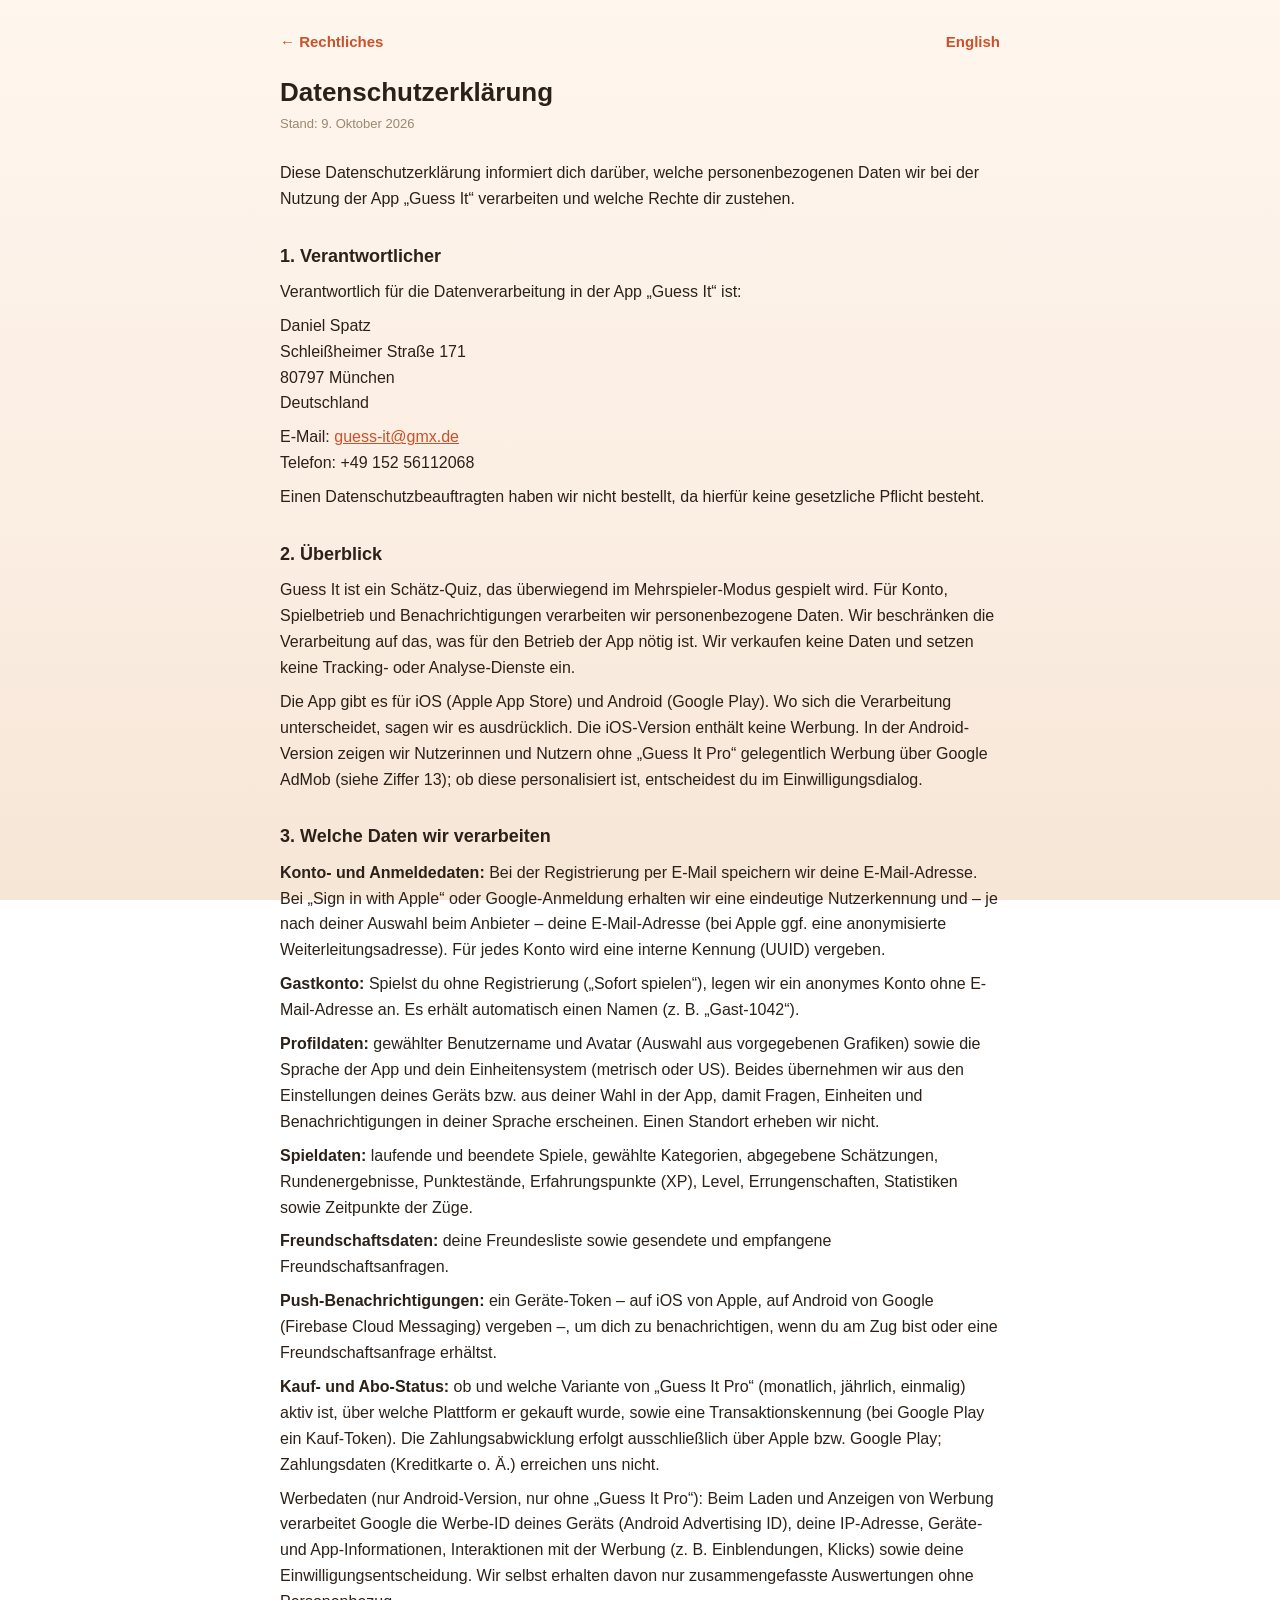
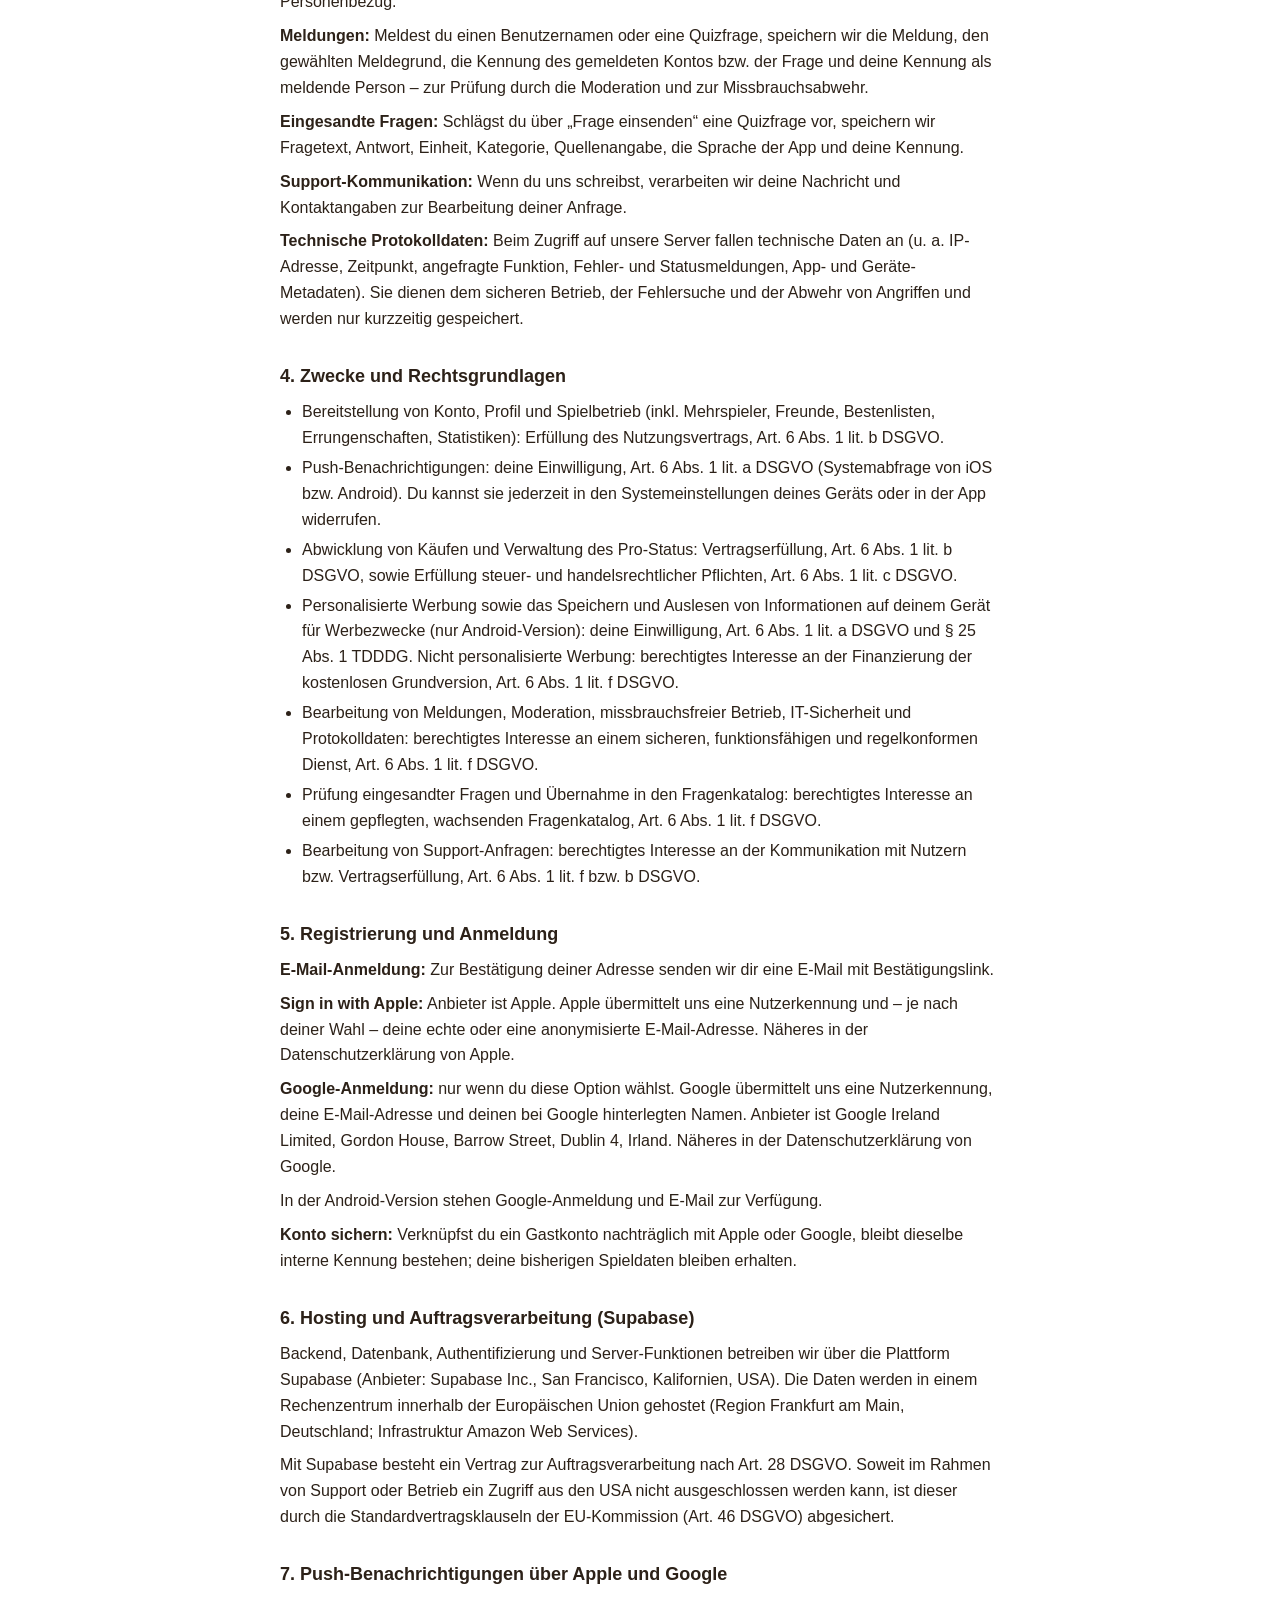
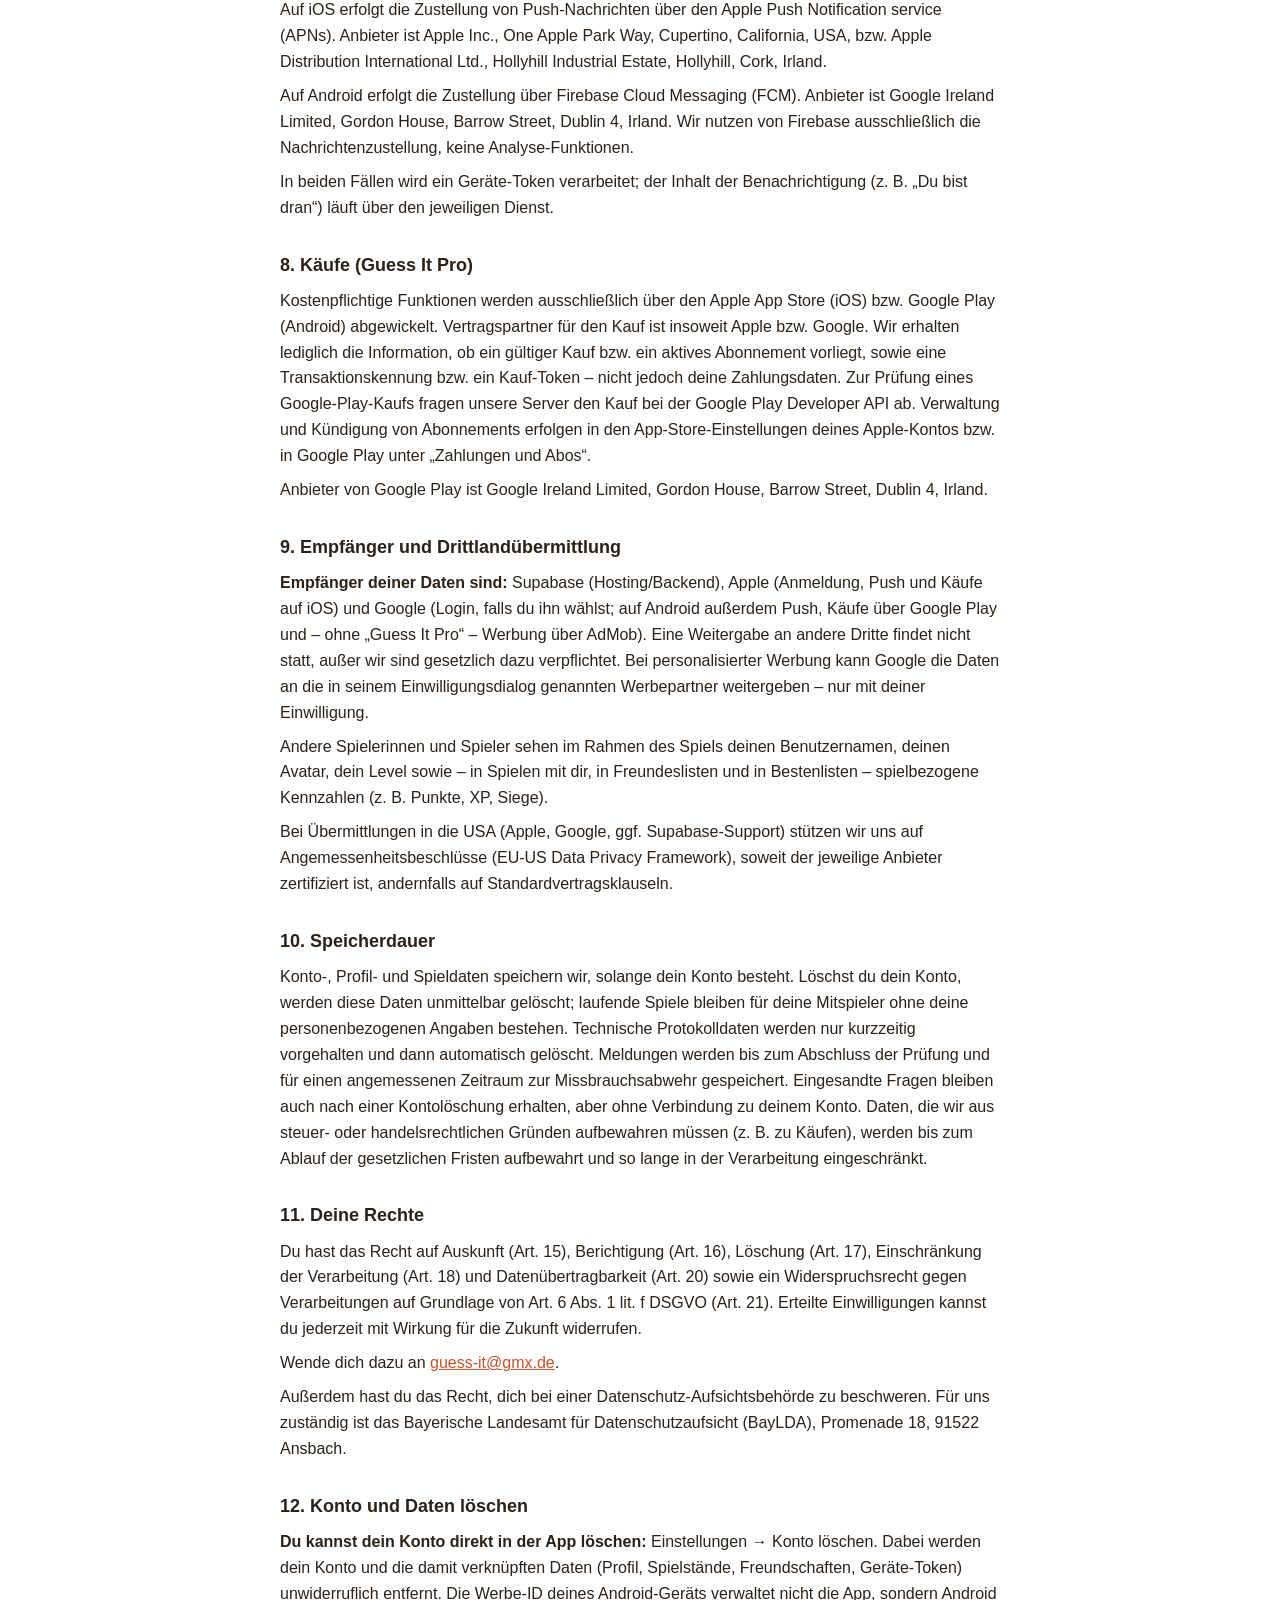
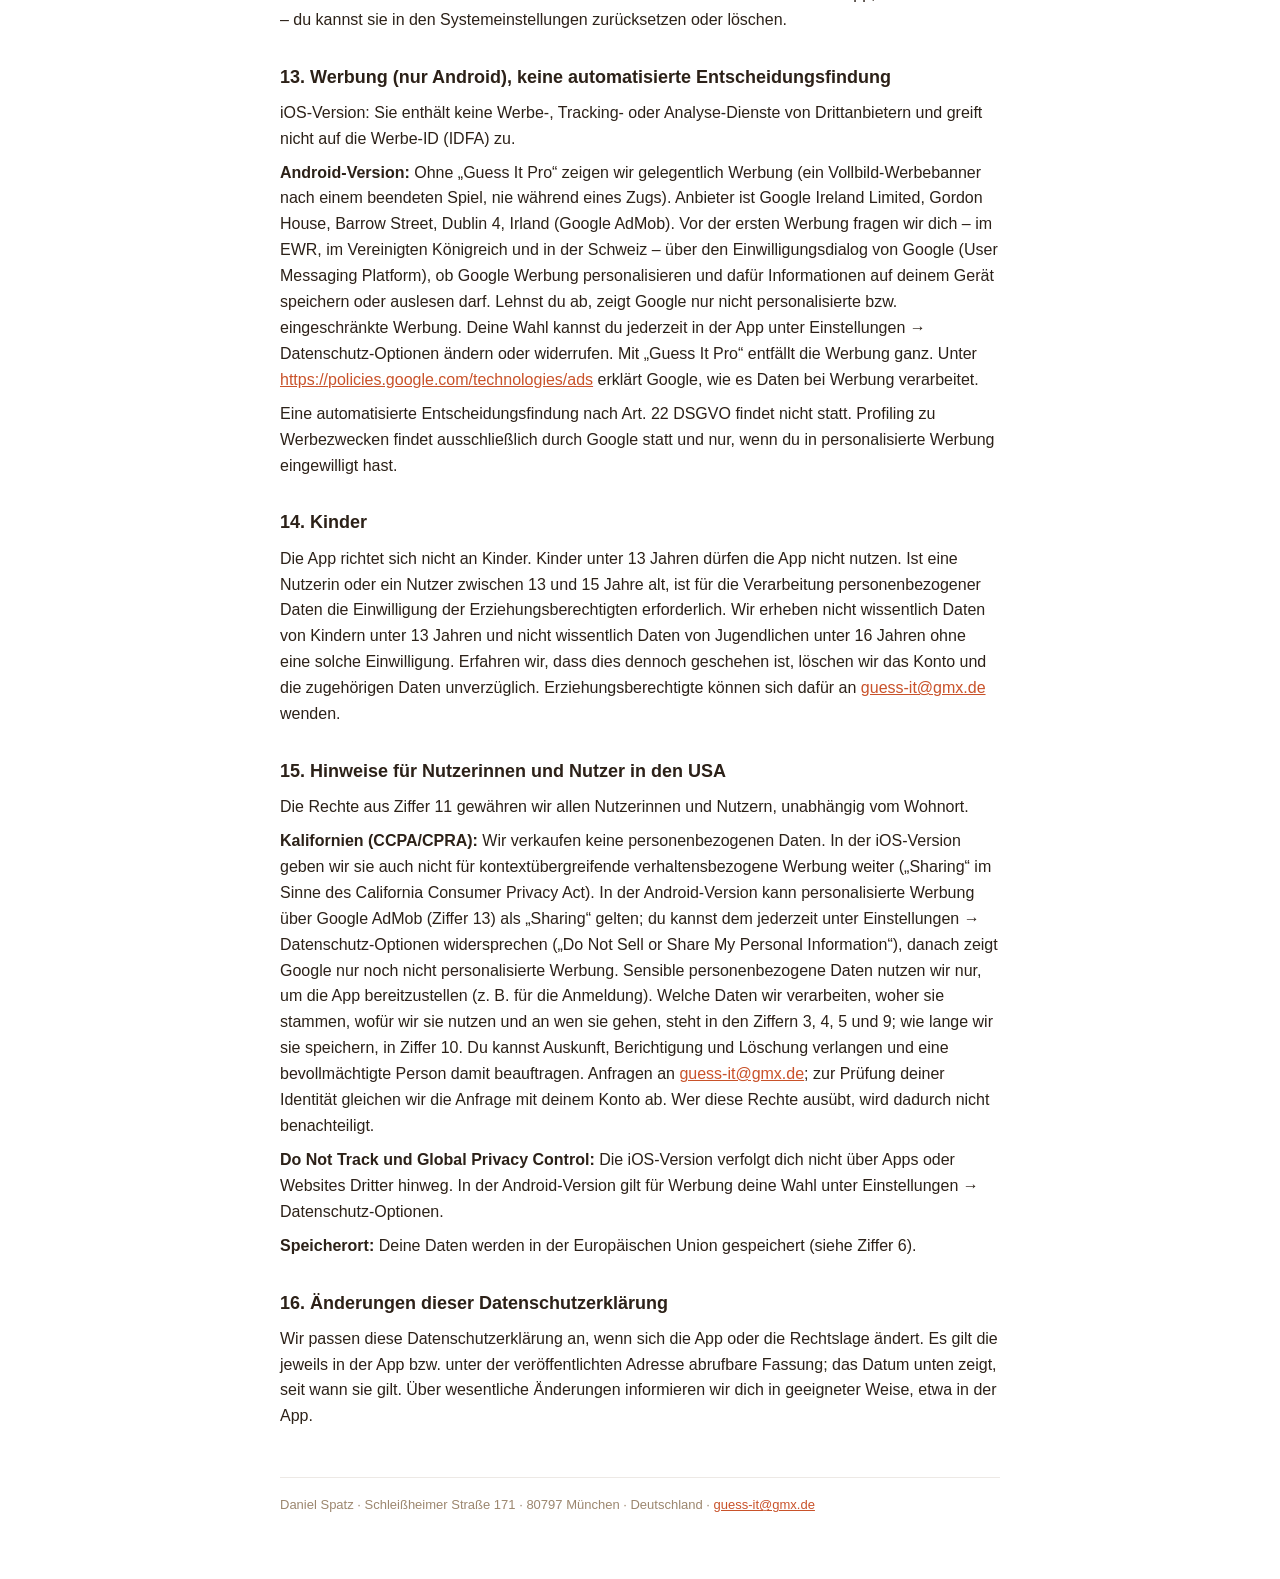
==== commit 0e7f96b4: "Android: FCM, Google Play Billing, AdMob/UMP; Stand 09.10.2026 Co-Authored-By: Claude Opus 5.5 <nore" ====
--- a/datenschutz.html
+++ b/datenschutz.html
@@ -15,7 +15,7 @@
   </header>
 
   <h1>Datenschutzerklärung</h1>
-  <p class="updated">Stand: 4. Oktober 2026</p>
+  <p class="updated">Stand: 9. Oktober 2026</p>
 
   <p>Diese Datenschutzerklärung informiert dich darüber, welche personenbezogenen Daten wir bei der Nutzung der App „Guess It“ verarbeiten und welche Rechte dir zustehen.</p>
 
@@ -30,7 +30,8 @@
   <p>Einen Datenschutzbeauftragten haben wir nicht bestellt, da hierfür keine gesetzliche Pflicht besteht.</p>
 
   <h2>2. Überblick</h2>
-  <p>Guess It ist ein Schätz-Quiz, das überwiegend im Mehrspieler-Modus gespielt wird. Für Konto, Spielbetrieb und Benachrichtigungen verarbeiten wir personenbezogene Daten. Wir beschränken die Verarbeitung auf das, was für den Betrieb der App nötig ist. Wir verkaufen keine Daten, betreiben keine Werbung in der App, setzen keine Tracking- oder Analyse-Dienste ein und erstellen keine Nutzerprofile zu Werbezwecken.</p>
+  <p>Guess It ist ein Schätz-Quiz, das überwiegend im Mehrspieler-Modus gespielt wird. Für Konto, Spielbetrieb und Benachrichtigungen verarbeiten wir personenbezogene Daten. Wir beschränken die Verarbeitung auf das, was für den Betrieb der App nötig ist. Wir verkaufen keine Daten und setzen keine Tracking- oder Analyse-Dienste ein.</p>
+  <p>Die App gibt es für iOS (Apple App Store) und Android (Google Play). Wo sich die Verarbeitung unterscheidet, sagen wir es ausdrücklich. Die iOS-Version enthält keine Werbung. In der Android-Version zeigen wir Nutzerinnen und Nutzern ohne „Guess It Pro“ gelegentlich Werbung über Google AdMob (siehe Ziffer 13); ob diese personalisiert ist, entscheidest du im Einwilligungsdialog.</p>
 
   <h2>3. Welche Daten wir verarbeiten</h2>
   <p><strong>Konto- und Anmeldedaten:</strong> Bei der Registrierung per E-Mail speichern wir deine E-Mail-Adresse. Bei „Sign in with Apple“ oder Google-Anmeldung erhalten wir eine eindeutige Nutzerkennung und – je nach deiner Auswahl beim Anbieter – deine E-Mail-Adresse (bei Apple ggf. eine anonymisierte Weiterleitungsadresse). Für jedes Konto wird eine interne Kennung (UUID) vergeben.</p>
@@ -38,8 +39,9 @@
   <p><strong>Profildaten:</strong> gewählter Benutzername und Avatar (Auswahl aus vorgegebenen Grafiken) sowie die Sprache der App und dein Einheitensystem (metrisch oder US). Beides übernehmen wir aus den Einstellungen deines Geräts bzw. aus deiner Wahl in der App, damit Fragen, Einheiten und Benachrichtigungen in deiner Sprache erscheinen. Einen Standort erheben wir nicht.</p>
   <p><strong>Spieldaten:</strong> laufende und beendete Spiele, gewählte Kategorien, abgegebene Schätzungen, Rundenergebnisse, Punktestände, Erfahrungspunkte (XP), Level, Errungenschaften, Statistiken sowie Zeitpunkte der Züge.</p>
   <p><strong>Freundschaftsdaten:</strong> deine Freundesliste sowie gesendete und empfangene Freundschaftsanfragen.</p>
-  <p><strong>Push-Benachrichtigungen:</strong> ein von Apple vergebenes Geräte-Token, um dich zu benachrichtigen, wenn du am Zug bist oder eine Freundschaftsanfrage erhältst.</p>
-  <p><strong>Kauf- und Abo-Status:</strong> ob und welche Variante von „Guess It Pro“ (monatlich, jährlich, einmalig) aktiv ist, sowie eine Transaktionskennung. Die Zahlungsabwicklung erfolgt ausschließlich über Apple; Zahlungsdaten (Kreditkarte o. Ä.) erreichen uns nicht.</p>
+  <p><strong>Push-Benachrichtigungen:</strong> ein Geräte-Token – auf iOS von Apple, auf Android von Google (Firebase Cloud Messaging) vergeben –, um dich zu benachrichtigen, wenn du am Zug bist oder eine Freundschaftsanfrage erhältst.</p>
+  <p><strong>Kauf- und Abo-Status:</strong> ob und welche Variante von „Guess It Pro“ (monatlich, jährlich, einmalig) aktiv ist, über welche Plattform er gekauft wurde, sowie eine Transaktionskennung (bei Google Play ein Kauf-Token). Die Zahlungsabwicklung erfolgt ausschließlich über Apple bzw. Google Play; Zahlungsdaten (Kreditkarte o. Ä.) erreichen uns nicht.</p>
+  <p>Werbedaten (nur Android-Version, nur ohne „Guess It Pro“): Beim Laden und Anzeigen von Werbung verarbeitet Google die Werbe-ID deines Geräts (Android Advertising ID), deine IP-Adresse, Geräte- und App-Informationen, Interaktionen mit der Werbung (z.&nbsp;B. Einblendungen, Klicks) sowie deine Einwilligungsentscheidung. Wir selbst erhalten davon nur zusammengefasste Auswertungen ohne Personenbezug.</p>
   <p><strong>Meldungen:</strong> Meldest du einen Benutzernamen oder eine Quizfrage, speichern wir die Meldung, den gewählten Meldegrund, die Kennung des gemeldeten Kontos bzw. der Frage und deine Kennung als meldende Person – zur Prüfung durch die Moderation und zur Missbrauchsabwehr.</p>
   <p><strong>Eingesandte Fragen:</strong> Schlägst du über „Frage einsenden“ eine Quizfrage vor, speichern wir Fragetext, Antwort, Einheit, Kategorie, Quellenangabe, die Sprache der App und deine Kennung.</p>
   <p><strong>Support-Kommunikation:</strong> Wenn du uns schreibst, verarbeiten wir deine Nachricht und Kontaktangaben zur Bearbeitung deiner Anfrage.</p>
@@ -48,8 +50,9 @@
   <h2>4. Zwecke und Rechtsgrundlagen</h2>
   <ul>
     <li>Bereitstellung von Konto, Profil und Spielbetrieb (inkl. Mehrspieler, Freunde, Bestenlisten, Errungenschaften, Statistiken): Erfüllung des Nutzungsvertrags, Art. 6 Abs. 1 lit. b DSGVO.</li>
-    <li>Push-Benachrichtigungen: deine Einwilligung, Art. 6 Abs. 1 lit. a DSGVO (Systemabfrage von iOS). Du kannst sie jederzeit in den iOS-Einstellungen widerrufen.</li>
+    <li>Push-Benachrichtigungen: deine Einwilligung, Art. 6 Abs. 1 lit. a DSGVO (Systemabfrage von iOS bzw. Android). Du kannst sie jederzeit in den Systemeinstellungen deines Geräts oder in der App widerrufen.</li>
     <li>Abwicklung von Käufen und Verwaltung des Pro-Status: Vertragserfüllung, Art. 6 Abs. 1 lit. b DSGVO, sowie Erfüllung steuer- und handelsrechtlicher Pflichten, Art. 6 Abs. 1 lit. c DSGVO.</li>
+    <li>Personalisierte Werbung sowie das Speichern und Auslesen von Informationen auf deinem Gerät für Werbezwecke (nur Android-Version): deine Einwilligung, Art. 6 Abs. 1 lit. a DSGVO und § 25 Abs. 1 TDDDG. Nicht personalisierte Werbung: berechtigtes Interesse an der Finanzierung der kostenlosen Grundversion, Art. 6 Abs. 1 lit. f DSGVO.</li>
     <li>Bearbeitung von Meldungen, Moderation, missbrauchsfreier Betrieb, IT-Sicherheit und Protokolldaten: berechtigtes Interesse an einem sicheren, funktionsfähigen und regelkonformen Dienst, Art. 6 Abs. 1 lit. f DSGVO.</li>
     <li>Prüfung eingesandter Fragen und Übernahme in den Fragenkatalog: berechtigtes Interesse an einem gepflegten, wachsenden Fragenkatalog, Art. 6 Abs. 1 lit. f DSGVO.</li>
     <li>Bearbeitung von Support-Anfragen: berechtigtes Interesse an der Kommunikation mit Nutzern bzw. Vertragserfüllung, Art. 6 Abs. 1 lit. f bzw. b DSGVO.</li>
@@ -59,20 +62,24 @@
   <p><strong>E-Mail-Anmeldung:</strong> Zur Bestätigung deiner Adresse senden wir dir eine E-Mail mit Bestätigungslink.</p>
   <p><strong>Sign in with Apple:</strong> Anbieter ist Apple. Apple übermittelt uns eine Nutzerkennung und – je nach deiner Wahl – deine echte oder eine anonymisierte E-Mail-Adresse. Näheres in der Datenschutzerklärung von Apple.</p>
   <p><strong>Google-Anmeldung:</strong> nur wenn du diese Option wählst. Google übermittelt uns eine Nutzerkennung, deine E-Mail-Adresse und deinen bei Google hinterlegten Namen. Anbieter ist Google Ireland Limited, Gordon House, Barrow Street, Dublin 4, Irland. Näheres in der Datenschutzerklärung von Google.</p>
+  <p>In der Android-Version stehen Google-Anmeldung und E-Mail zur Verfügung.</p>
   <p><strong>Konto sichern:</strong> Verknüpfst du ein Gastkonto nachträglich mit Apple oder Google, bleibt dieselbe interne Kennung bestehen; deine bisherigen Spieldaten bleiben erhalten.</p>
 
   <h2>6. Hosting und Auftragsverarbeitung (Supabase)</h2>
   <p>Backend, Datenbank, Authentifizierung und Server-Funktionen betreiben wir über die Plattform Supabase (Anbieter: Supabase Inc., San Francisco, Kalifornien, USA). Die Daten werden in einem Rechenzentrum innerhalb der Europäischen Union gehostet (Region Frankfurt am Main, Deutschland; Infrastruktur Amazon Web Services).</p>
   <p>Mit Supabase besteht ein Vertrag zur Auftragsverarbeitung nach Art. 28 DSGVO. Soweit im Rahmen von Support oder Betrieb ein Zugriff aus den USA nicht ausgeschlossen werden kann, ist dieser durch die Standardvertragsklauseln der EU-Kommission (Art. 46 DSGVO) abgesichert.</p>
 
-  <h2>7. Push-Benachrichtigungen über Apple</h2>
-  <p>Die Zustellung von Push-Nachrichten erfolgt über den Apple Push Notification service (APNs). Dabei wird ein Geräte-Token verarbeitet. Anbieter ist Apple Inc., One Apple Park Way, Cupertino, California, USA, bzw. Apple Distribution International Ltd., Hollyhill Industrial Estate, Hollyhill, Cork, Irland.</p>
+  <h2>7. Push-Benachrichtigungen über Apple und Google</h2>
+  <p>Auf iOS erfolgt die Zustellung von Push-Nachrichten über den Apple Push Notification service (APNs). Anbieter ist Apple Inc., One Apple Park Way, Cupertino, California, USA, bzw. Apple Distribution International Ltd., Hollyhill Industrial Estate, Hollyhill, Cork, Irland.</p>
+  <p>Auf Android erfolgt die Zustellung über Firebase Cloud Messaging (FCM). Anbieter ist Google Ireland Limited, Gordon House, Barrow Street, Dublin 4, Irland. Wir nutzen von Firebase ausschließlich die Nachrichtenzustellung, keine Analyse-Funktionen.</p>
+  <p>In beiden Fällen wird ein Geräte-Token verarbeitet; der Inhalt der Benachrichtigung (z.&nbsp;B. „Du bist dran“) läuft über den jeweiligen Dienst.</p>
 
   <h2>8. Käufe (Guess It Pro)</h2>
-  <p>Kostenpflichtige Funktionen werden ausschließlich über den Apple App Store abgewickelt. Vertragspartner für den Kauf ist insoweit Apple. Wir erhalten von Apple lediglich die Information, ob ein gültiger Kauf bzw. ein aktives Abonnement vorliegt, sowie eine Transaktionskennung – nicht jedoch deine Zahlungsdaten. Verwaltung und Kündigung von Abonnements erfolgen in den App-Store-Einstellungen deines Apple-Kontos.</p>
+  <p>Kostenpflichtige Funktionen werden ausschließlich über den Apple App Store (iOS) bzw. Google Play (Android) abgewickelt. Vertragspartner für den Kauf ist insoweit Apple bzw. Google. Wir erhalten lediglich die Information, ob ein gültiger Kauf bzw. ein aktives Abonnement vorliegt, sowie eine Transaktionskennung bzw. ein Kauf-Token – nicht jedoch deine Zahlungsdaten. Zur Prüfung eines Google-Play-Kaufs fragen unsere Server den Kauf bei der Google Play Developer API ab. Verwaltung und Kündigung von Abonnements erfolgen in den App-Store-Einstellungen deines Apple-Kontos bzw. in Google Play unter „Zahlungen und Abos“.</p>
+  <p>Anbieter von Google Play ist Google Ireland Limited, Gordon House, Barrow Street, Dublin 4, Irland.</p>
 
   <h2>9. Empfänger und Drittlandübermittlung</h2>
-  <p><strong>Empfänger deiner Daten sind:</strong> Supabase (Hosting/Backend), Apple (Anmeldung, Push, Käufe) und – nur bei entsprechender Anmeldung – Google (Login). Eine Weitergabe an andere Dritte findet nicht statt, außer wir sind gesetzlich dazu verpflichtet.</p>
+  <p><strong>Empfänger deiner Daten sind:</strong> Supabase (Hosting/Backend), Apple (Anmeldung, Push und Käufe auf iOS) und Google (Login, falls du ihn wählst; auf Android außerdem Push, Käufe über Google Play und – ohne „Guess It Pro“ – Werbung über AdMob). Eine Weitergabe an andere Dritte findet nicht statt, außer wir sind gesetzlich dazu verpflichtet. Bei personalisierter Werbung kann Google die Daten an die in seinem Einwilligungsdialog genannten Werbepartner weitergeben – nur mit deiner Einwilligung.</p>
   <p>Andere Spielerinnen und Spieler sehen im Rahmen des Spiels deinen Benutzernamen, deinen Avatar, dein Level sowie – in Spielen mit dir, in Freundeslisten und in Bestenlisten – spielbezogene Kennzahlen (z.&nbsp;B. Punkte, XP, Siege).</p>
   <p>Bei Übermittlungen in die USA (Apple, Google, ggf. Supabase-Support) stützen wir uns auf Angemessenheitsbeschlüsse (EU-US Data Privacy Framework), soweit der jeweilige Anbieter zertifiziert ist, andernfalls auf Standardvertragsklauseln.</p>
 
@@ -85,18 +92,20 @@
   <p>Außerdem hast du das Recht, dich bei einer Datenschutz-Aufsichtsbehörde zu beschweren. Für uns zuständig ist das Bayerische Landesamt für Datenschutzaufsicht (BayLDA), Promenade 18, 91522 Ansbach.</p>
 
   <h2>12. Konto und Daten löschen</h2>
-  <p><strong>Du kannst dein Konto direkt in der App löschen:</strong> Einstellungen → Konto löschen. Dabei werden dein Konto und die damit verknüpften Daten (Profil, Spielstände, Freundschaften, Geräte-Token) unwiderruflich entfernt.</p>
+  <p><strong>Du kannst dein Konto direkt in der App löschen:</strong> Einstellungen → Konto löschen. Dabei werden dein Konto und die damit verknüpften Daten (Profil, Spielstände, Freundschaften, Geräte-Token) unwiderruflich entfernt. Die Werbe-ID deines Android-Geräts verwaltet nicht die App, sondern Android – du kannst sie in den Systemeinstellungen zurücksetzen oder löschen.</p>
 
-  <h2>13. Keine automatisierte Entscheidungsfindung, kein Tracking</h2>
-  <p>Eine automatisierte Entscheidungsfindung einschließlich Profiling nach Art. 22 DSGVO findet nicht statt. Die App enthält keine Werbe-, Tracking- oder Analyse-Dienste von Drittanbietern und greift nicht auf die Werbe-ID (IDFA) zu.</p>
+  <h2>13. Werbung (nur Android), keine automatisierte Entscheidungsfindung</h2>
+  <p>iOS-Version: Sie enthält keine Werbe-, Tracking- oder Analyse-Dienste von Drittanbietern und greift nicht auf die Werbe-ID (IDFA) zu.</p>
+  <p><strong>Android-Version:</strong> Ohne „Guess It Pro“ zeigen wir gelegentlich Werbung (ein Vollbild-Werbebanner nach einem beendeten Spiel, nie während eines Zugs). Anbieter ist Google Ireland Limited, Gordon House, Barrow Street, Dublin 4, Irland (Google AdMob). Vor der ersten Werbung fragen wir dich – im EWR, im Vereinigten Königreich und in der Schweiz – über den Einwilligungsdialog von Google (User Messaging Platform), ob Google Werbung personalisieren und dafür Informationen auf deinem Gerät speichern oder auslesen darf. Lehnst du ab, zeigt Google nur nicht personalisierte bzw. eingeschränkte Werbung. Deine Wahl kannst du jederzeit in der App unter Einstellungen → Datenschutz-Optionen ändern oder widerrufen. Mit „Guess It Pro“ entfällt die Werbung ganz. Unter <a href="https://policies.google.com/technologies/ads">https://policies.google.com/technologies/ads</a> erklärt Google, wie es Daten bei Werbung verarbeitet.</p>
+  <p>Eine automatisierte Entscheidungsfindung nach Art. 22 DSGVO findet nicht statt. Profiling zu Werbezwecken findet ausschließlich durch Google statt und nur, wenn du in personalisierte Werbung eingewilligt hast.</p>
 
   <h2>14. Kinder</h2>
   <p>Die App richtet sich nicht an Kinder. Kinder unter 13 Jahren dürfen die App nicht nutzen. Ist eine Nutzerin oder ein Nutzer zwischen 13 und 15 Jahre alt, ist für die Verarbeitung personenbezogener Daten die Einwilligung der Erziehungsberechtigten erforderlich. Wir erheben nicht wissentlich Daten von Kindern unter 13 Jahren und nicht wissentlich Daten von Jugendlichen unter 16 Jahren ohne eine solche Einwilligung. Erfahren wir, dass dies dennoch geschehen ist, löschen wir das Konto und die zugehörigen Daten unverzüglich. Erziehungsberechtigte können sich dafür an <a href="mailto:guess-it@gmx.de">guess-it@gmx.de</a> wenden.</p>
 
   <h2>15. Hinweise für Nutzerinnen und Nutzer in den USA</h2>
   <p>Die Rechte aus Ziffer 11 gewähren wir allen Nutzerinnen und Nutzern, unabhängig vom Wohnort.</p>
-  <p><strong>Kalifornien (CCPA/CPRA):</strong> Wir verkaufen keine personenbezogenen Daten und geben sie nicht für kontextübergreifende verhaltensbezogene Werbung weiter („Sale“ bzw. „Sharing“ im Sinne des California Consumer Privacy Act); das haben wir auch in den vergangenen zwölf Monaten nicht getan. Sensible personenbezogene Daten nutzen wir nur, um die App bereitzustellen (z.&nbsp;B. für die Anmeldung). Welche Daten wir verarbeiten, woher sie stammen, wofür wir sie nutzen und an wen sie gehen, steht in den Ziffern 3, 4, 5 und 9; wie lange wir sie speichern, in Ziffer 10. Du kannst Auskunft, Berichtigung und Löschung verlangen und eine bevollmächtigte Person damit beauftragen. Anfragen an <a href="mailto:guess-it@gmx.de">guess-it@gmx.de</a>; zur Prüfung deiner Identität gleichen wir die Anfrage mit deinem Konto ab. Wer diese Rechte ausübt, wird dadurch nicht benachteiligt.</p>
-  <p><strong>Do Not Track und Global Privacy Control:</strong> Die App verfolgt dich nicht über Apps oder Websites Dritter hinweg. Solche Signale ändern deshalb nichts an der Verarbeitung.</p>
+  <p><strong>Kalifornien (CCPA/CPRA):</strong> Wir verkaufen keine personenbezogenen Daten. In der iOS-Version geben wir sie auch nicht für kontextübergreifende verhaltensbezogene Werbung weiter („Sharing“ im Sinne des California Consumer Privacy Act). In der Android-Version kann personalisierte Werbung über Google AdMob (Ziffer 13) als „Sharing“ gelten; du kannst dem jederzeit unter Einstellungen → Datenschutz-Optionen widersprechen („Do Not Sell or Share My Personal Information“), danach zeigt Google nur noch nicht personalisierte Werbung. Sensible personenbezogene Daten nutzen wir nur, um die App bereitzustellen (z.&nbsp;B. für die Anmeldung). Welche Daten wir verarbeiten, woher sie stammen, wofür wir sie nutzen und an wen sie gehen, steht in den Ziffern 3, 4, 5 und 9; wie lange wir sie speichern, in Ziffer 10. Du kannst Auskunft, Berichtigung und Löschung verlangen und eine bevollmächtigte Person damit beauftragen. Anfragen an <a href="mailto:guess-it@gmx.de">guess-it@gmx.de</a>; zur Prüfung deiner Identität gleichen wir die Anfrage mit deinem Konto ab. Wer diese Rechte ausübt, wird dadurch nicht benachteiligt.</p>
+  <p><strong>Do Not Track und Global Privacy Control:</strong> Die iOS-Version verfolgt dich nicht über Apps oder Websites Dritter hinweg. In der Android-Version gilt für Werbung deine Wahl unter Einstellungen → Datenschutz-Optionen.</p>
   <p><strong>Speicherort:</strong> Deine Daten werden in der Europäischen Union gespeichert (siehe Ziffer 6).</p>
 
   <h2>16. Änderungen dieser Datenschutzerklärung</h2>
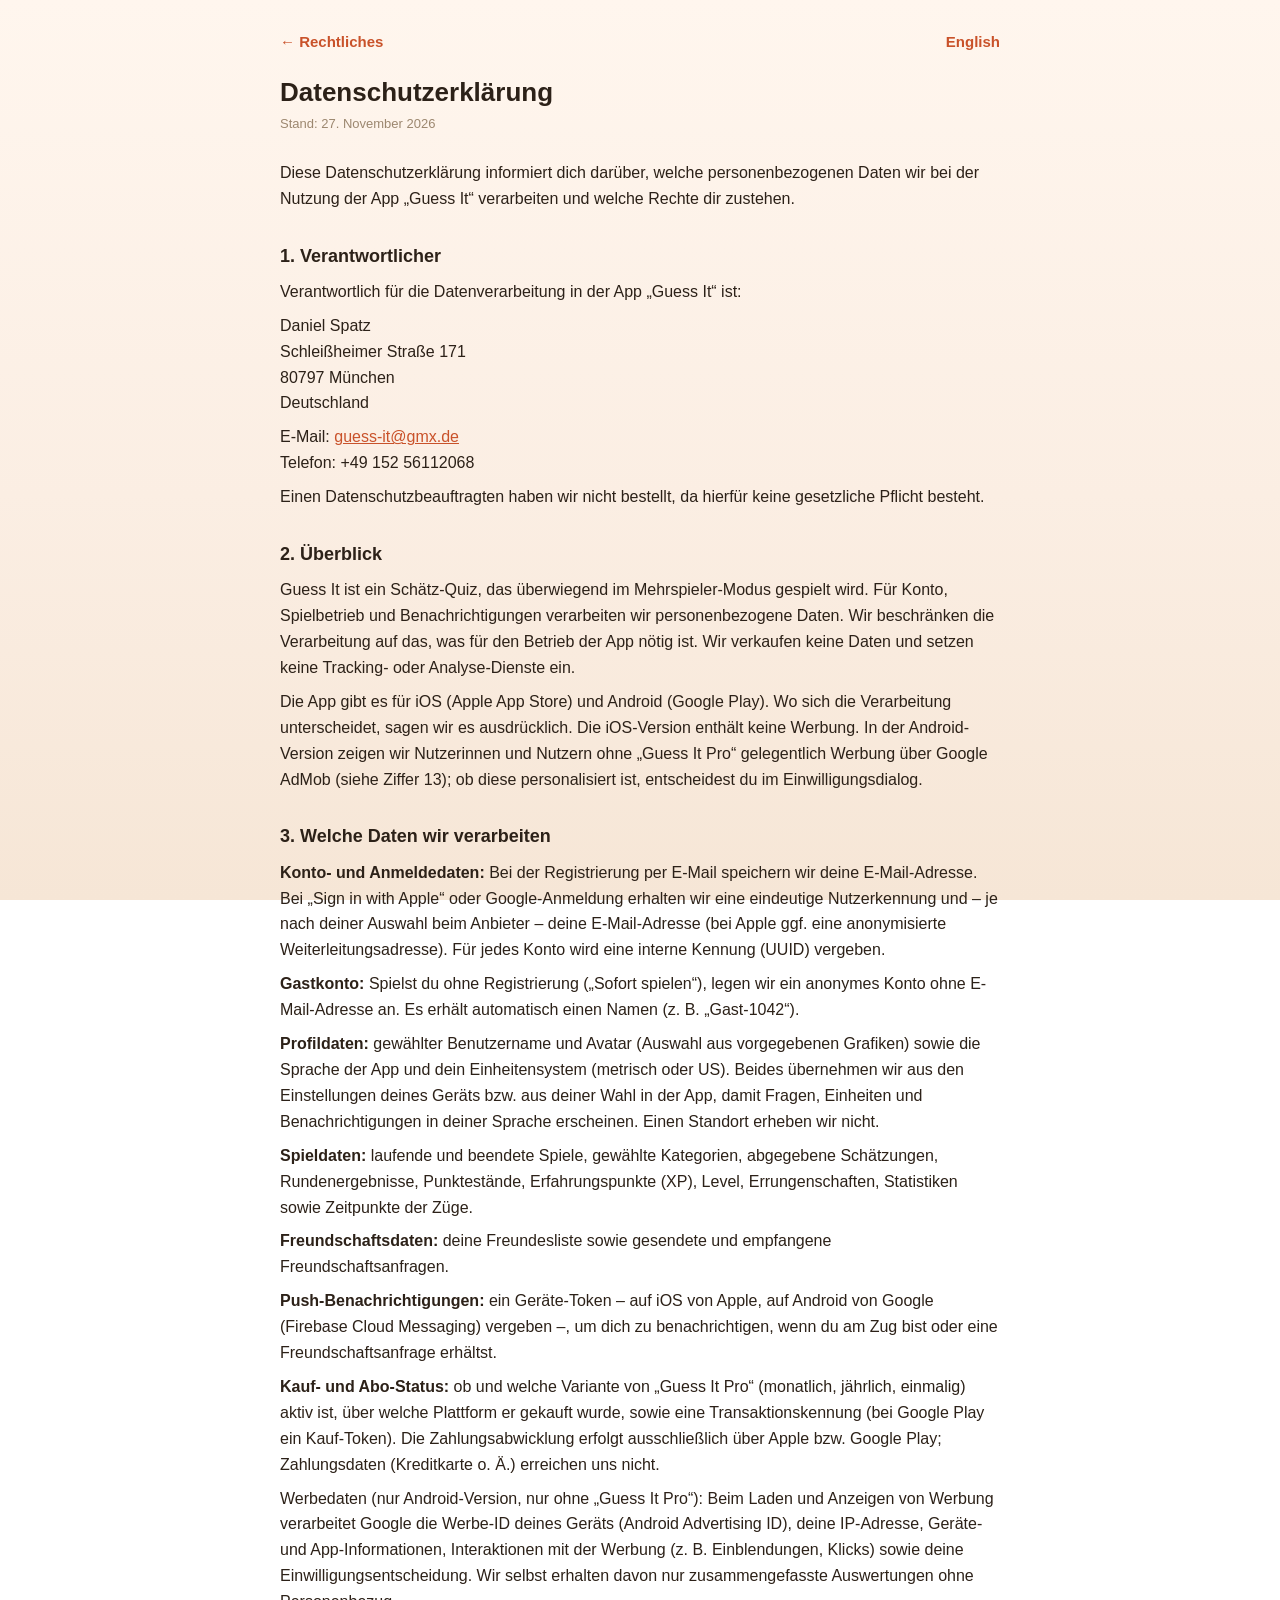
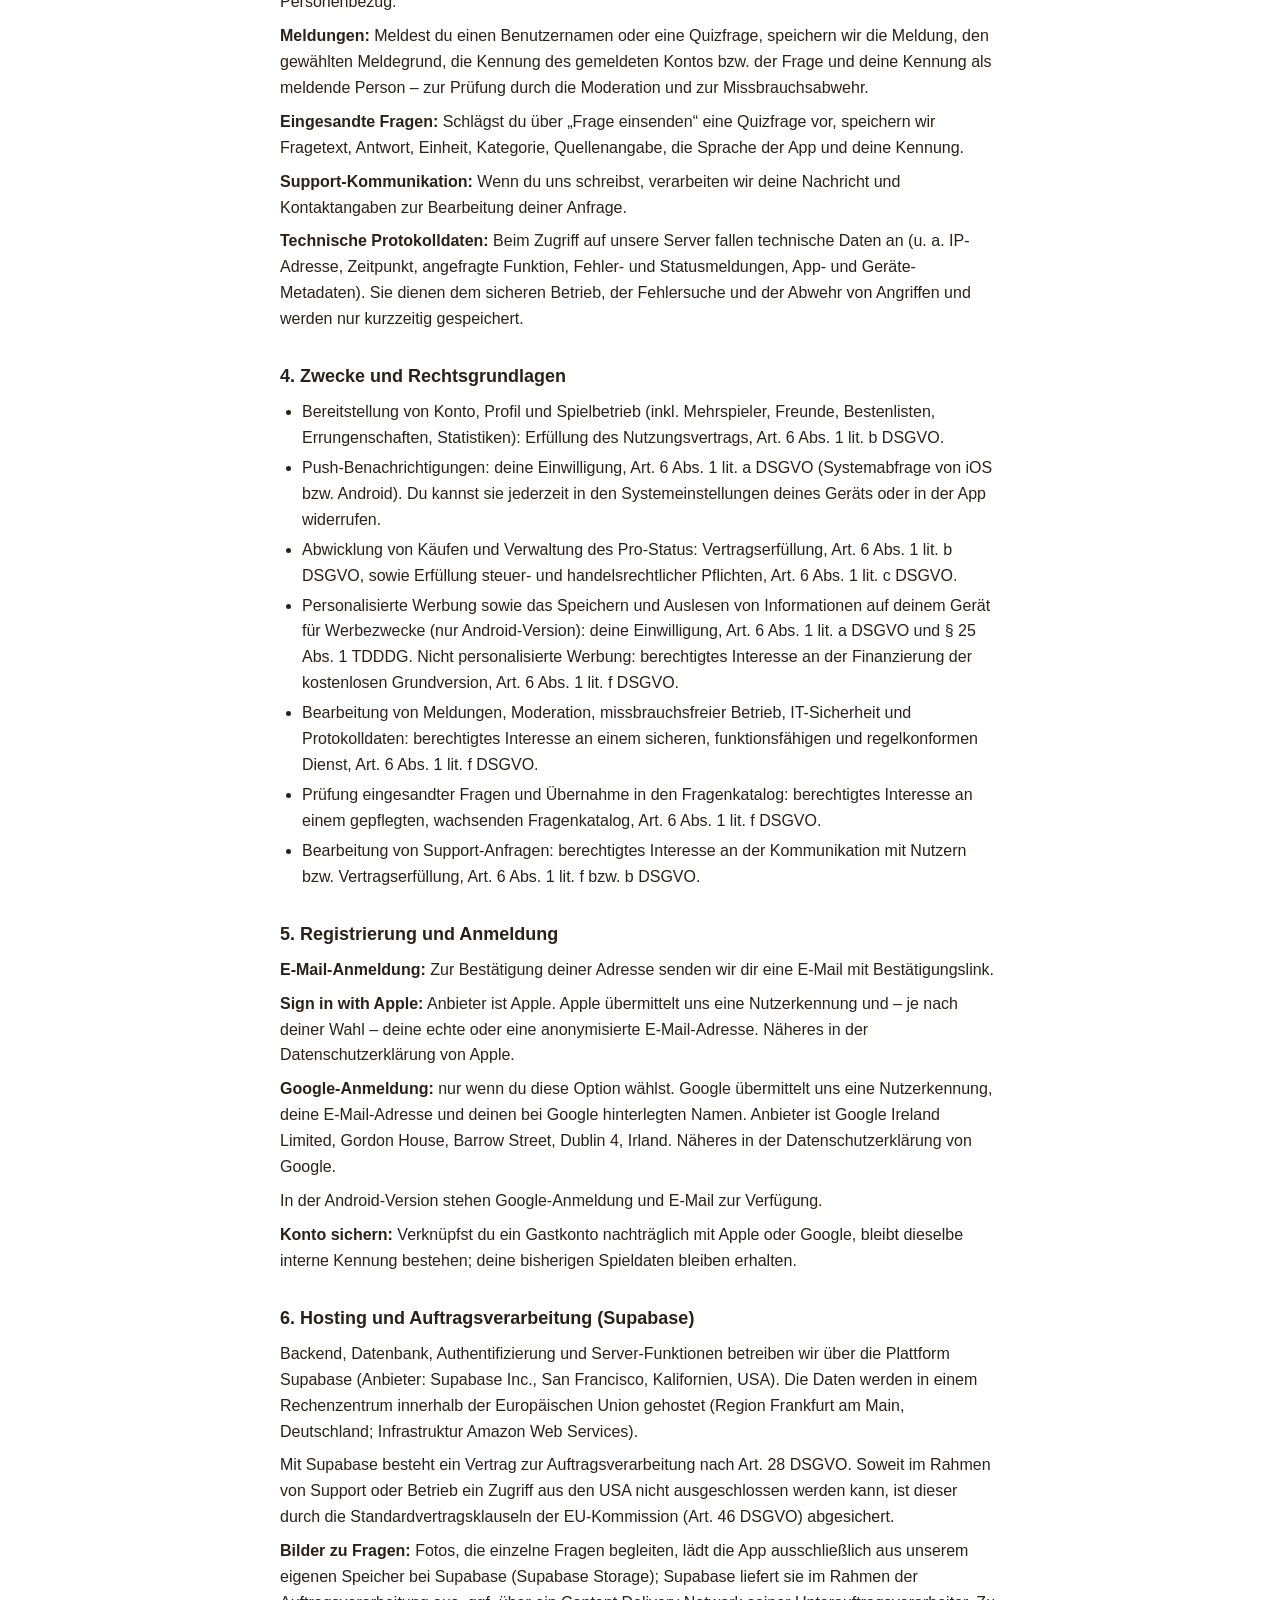
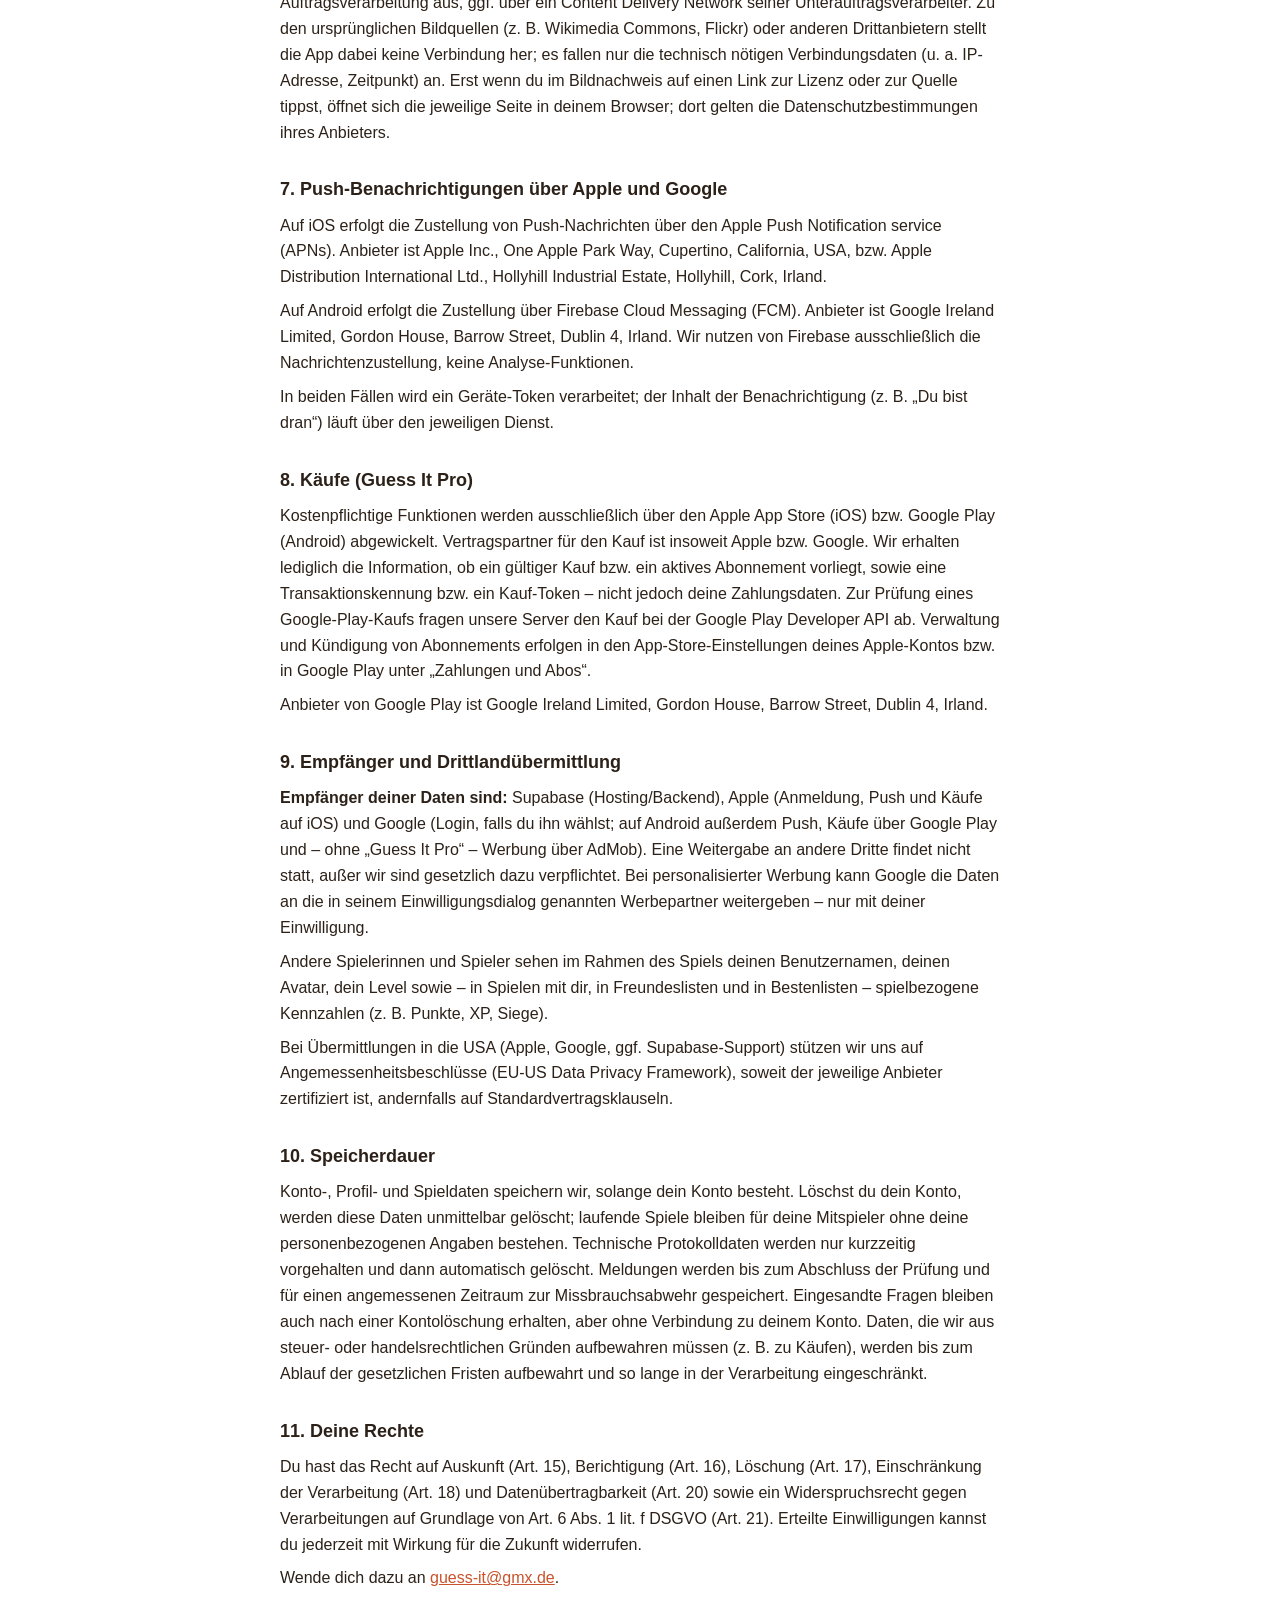
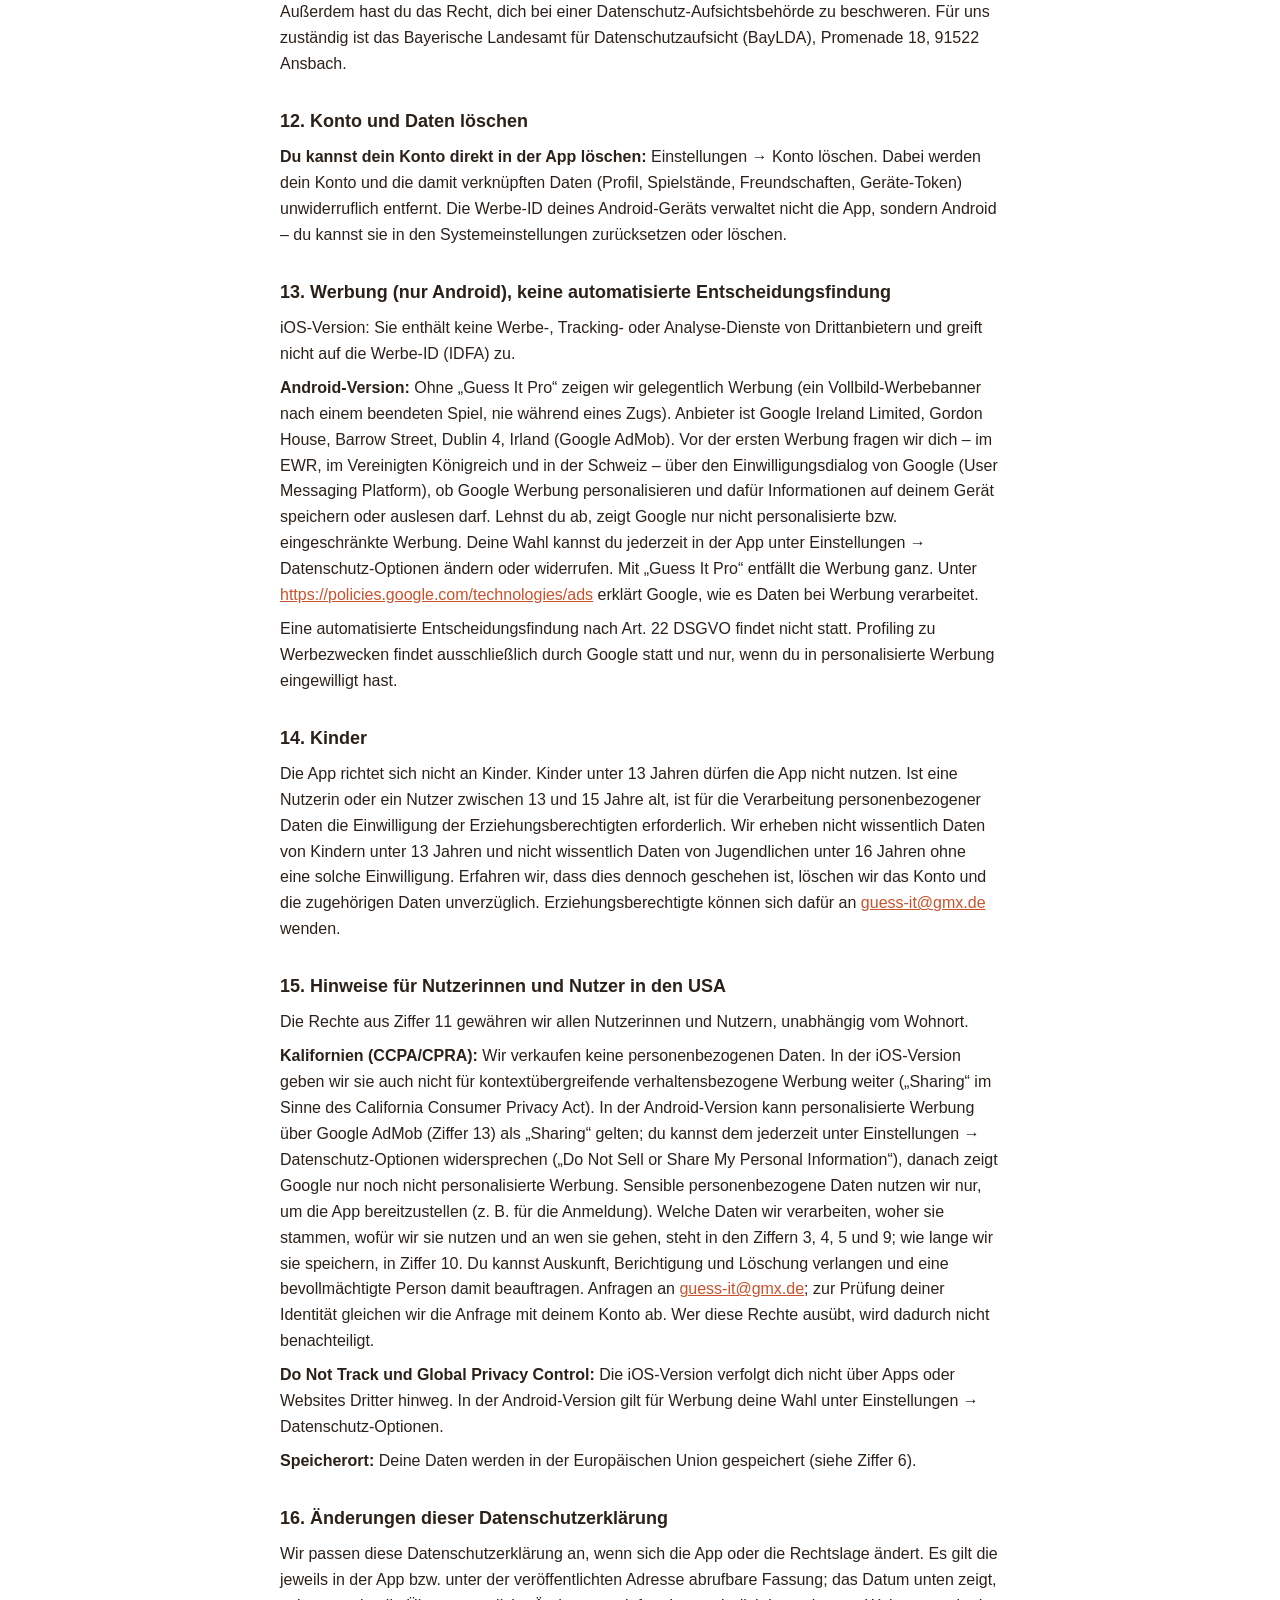
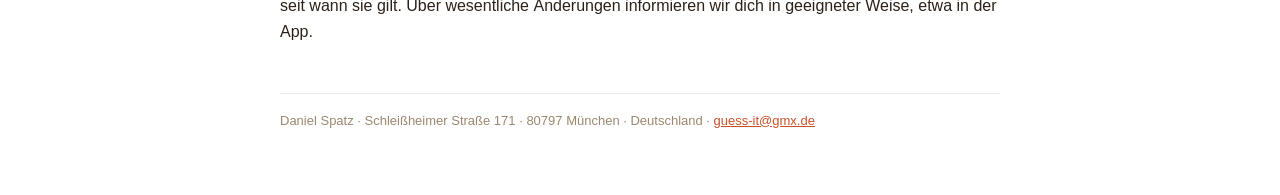
==== commit 5489d805: "Bilder zu Fragen: Bildnachweise am Bild, Bilder aus eigenem Supabase Storage; Stand 27.11.2026 Co-Au" ====
--- a/datenschutz.html
+++ b/datenschutz.html
@@ -15,7 +15,7 @@
   </header>
 
   <h1>Datenschutzerklärung</h1>
-  <p class="updated">Stand: 9. Oktober 2026</p>
+  <p class="updated">Stand: 27. November 2026</p>
 
   <p>Diese Datenschutzerklärung informiert dich darüber, welche personenbezogenen Daten wir bei der Nutzung der App „Guess It“ verarbeiten und welche Rechte dir zustehen.</p>
 
@@ -68,6 +68,7 @@
   <h2>6. Hosting und Auftragsverarbeitung (Supabase)</h2>
   <p>Backend, Datenbank, Authentifizierung und Server-Funktionen betreiben wir über die Plattform Supabase (Anbieter: Supabase Inc., San Francisco, Kalifornien, USA). Die Daten werden in einem Rechenzentrum innerhalb der Europäischen Union gehostet (Region Frankfurt am Main, Deutschland; Infrastruktur Amazon Web Services).</p>
   <p>Mit Supabase besteht ein Vertrag zur Auftragsverarbeitung nach Art. 28 DSGVO. Soweit im Rahmen von Support oder Betrieb ein Zugriff aus den USA nicht ausgeschlossen werden kann, ist dieser durch die Standardvertragsklauseln der EU-Kommission (Art. 46 DSGVO) abgesichert.</p>
+  <p><strong>Bilder zu Fragen:</strong> Fotos, die einzelne Fragen begleiten, lädt die App ausschließlich aus unserem eigenen Speicher bei Supabase (Supabase Storage); Supabase liefert sie im Rahmen der Auftragsverarbeitung aus, ggf. über ein Content Delivery Network seiner Unterauftragsverarbeiter. Zu den ursprünglichen Bildquellen (z.&nbsp;B. Wikimedia Commons, Flickr) oder anderen Drittanbietern stellt die App dabei keine Verbindung her; es fallen nur die technisch nötigen Verbindungsdaten (u.&nbsp;a. IP-Adresse, Zeitpunkt) an. Erst wenn du im Bildnachweis auf einen Link zur Lizenz oder zur Quelle tippst, öffnet sich die jeweilige Seite in deinem Browser; dort gelten die Datenschutzbestimmungen ihres Anbieters.</p>
 
   <h2>7. Push-Benachrichtigungen über Apple und Google</h2>
   <p>Auf iOS erfolgt die Zustellung von Push-Nachrichten über den Apple Push Notification service (APNs). Anbieter ist Apple Inc., One Apple Park Way, Cupertino, California, USA, bzw. Apple Distribution International Ltd., Hollyhill Industrial Estate, Hollyhill, Cork, Irland.</p>
